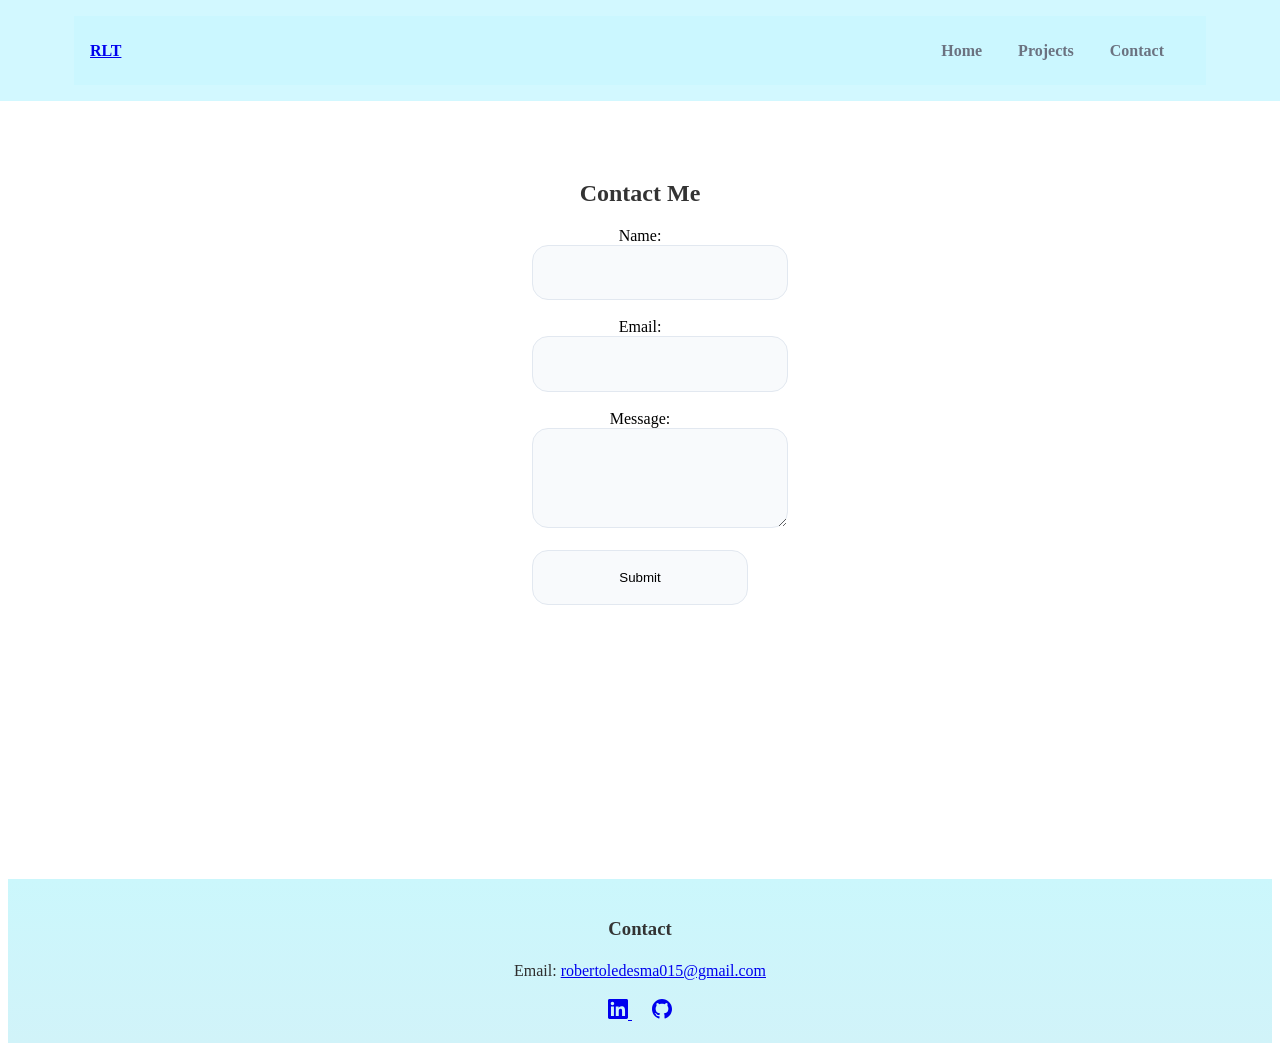
==== contact.html @ ec52ac23 "Initial commit: Add portfolio website" ====
<!DOCTYPE html>
<html lang="en">
<head>
    <meta charset="UTF-8">
    <meta name="viewport" content="width=device-width, initial-scale=1.0">
    <title>Roberto Ledesma - Contact</title>
    <link rel="stylesheet" href="styles.css">
</head>
<body> 
<header class="site-header">
  <nav class="nav">
    <!-- Text logo linking to home -->
    <a class="logo" href="index.html" aria-label="Home">RLT</a>  

     <button class="nav-toggle" aria-label="Toggle menu" aria-expanded="false">☰</button>          
     <!-- nav links -->
    <ul class="nav-links">
      <li><a href="index.html">Home</a></li>
      <li><a href="projects.html">Projects</a></li>
      <li><a href="contact.html">Contact</a></li>
    </ul>

    <div class="nav-actions">
        </div>
        

    </nav>
    </header>

    <main>
        
      
       <div class="contact-grid">
        <div class="contact-card">
        <div class="contact-form">  
          <div>
       
        
 <form id="contact-form">
  <h2>Contact Me</h2>
  
  <label for="name">Name:</label><br>
  <input type="text" id="name" name="name" required><br><br>

  <label for="email">Email:</label><br>
  <input type="email" id="email" name="email" required><br><br>

  <label for="message">Message:</label><br>
  <textarea id="message" name="message" rows="4" required></textarea><br><br>

  <input type="submit" value="Submit" id="submit-btn">
  
  <p id="form-status" style="margin-top: 15px; font-weight: bold;"></p>
</form>
        

    <!-- <footer id="contact">
    <h2>Contact Me</h2>
    <p>Email:robertoledesma015@gmail.com</p>
    <p>LinkedIn: <a href="https://www.linkedin.com/in/robertoledesma01/">https://www.linkedin.com/in/robertoledesma01/</a></p>
    <p>Github: <a href="https://github.com/rledesmatoledo">https://github.com/rledesmatoledo</a></p>
   </footer> -->
   
    
   
   </main>
   <footer class="site-footer">
    <!-- <div class="footer-content"> -->
      
      <!-- Column 1: Contact -->
      <div class="footer-column">
        <h3>Contact</h3>
        <p>Email: <a href="robertoledesma015@gmail.com">robertoledesma015@gmail.com</a></p>
        <!-- <p>Telephone: <a href="tel:123-456-7890">123-456-7890</a></p> -->
        <div class="social-icons">
          <a href="https://www.linkedin.com/in/robertoledesma01/" target="_blank" aria-label="linkedin">
<svg width="20" height="20" fill="currentColor" viewBox="0 0 24 24">
  <path d="M20.447 20.452h-3.554v-5.569c0-1.328-.027-3.037-1.852-3.037-1.853 0-2.136 1.445-2.136 2.939v5.667H9.351V9h3.414v1.561h.046c.477-.9 1.637-1.85 3.37-1.85 3.601 0 4.267 2.37 4.267 5.455v6.286zM5.337 7.433c-1.144 0-2.063-.926-2.063-2.065 0-1.138.92-2.063 2.063-2.063 1.14 0 2.064.925 2.064 2.063 0 1.139-.925 2.065-2.064 2.065zm1.782 13.019H3.555V9h3.564v11.452zM22.225 0H1.771C.792 0 0 .774 0 1.729v20.542C0 23.227.792 24 1.771 24h20.451C23.2 24 24 23.227 24 22.271V1.729C24 .774 23.2 0 22.222 0h.003z"/>
</svg>          </a>
          <a href="https://github.com/rledesmatoledo" target="_blank" aria-label="Github">
<svg width="20" height="20" fill="currentColor" viewBox="0 0 24 24">
  <path d="M12 0c-6.626 0-12 5.373-12 12 0 5.302 3.438 9.8 8.207 11.387.599.111.793-.261.793-.577v-2.234c-3.338.726-4.033-1.416-4.033-1.416-.546-1.387-1.333-1.756-1.333-1.756-1.089-.745.083-.729.083-.729 1.205.084 1.839 1.237 1.839 1.237 1.07 1.834 2.807 1.304 3.492.997.107-.775.418-1.305.762-1.604-2.665-.305-5.467-1.334-5.467-5.931 0-1.311.469-2.381 1.236-3.221-.124-.303-.535-1.524.117-3.176 0 0 1.008-.322 3.301 1.23.957-.266 1.983-.399 3.003-.404 1.02.005 2.047.138 3.006.404 2.291-1.552 3.297-1.23 3.297-1.23.653 1.653.242 2.874.118 3.176.77.84 1.235 1.911 1.235 3.221 0 4.609-2.807 5.624-5.479 5.921.43.372.823 1.102.823 2.222v3.293c0 .319.192.694.801.576 4.765-1.589 8.199-6.086 8.199-11.386 0-6.627-5.373-12-12-12z"/>
</svg>          </a>
        </div>
      </div>

    </footer>

    <script src="scripts/main.js"></script>
</body>








</html>
---- styles.css ----
/* ==========================================
   1. GLOBAL STYLES & BASE
   ========================================== */

   
h1, h2 {
    color: #333;
    font-family: 'Times New Roman', Times, serif;
}

h3 {
    text-align: center;
    color: #333;
    font-family: 'Times New Roman', Times, serif;
}

p {
    font-size: 16px;
    line-height: 1.5;
    color: #2f2e2e;
    font-family: 'Times New Roman', Times, serif;
}

main {
    background-color: #ffffff;
    max-width: 5000px;
    margin: 3rem auto;
    padding: 0 2rem;
    margin-top: 12px;
    margin-bottom: 190px;
}

/* ==========================================
   2. SITE HEADER & NAVIGATION
   ========================================== */
.site-header {
    position: fixed;
    left: 0;
    top: 0;
    width: 100%;
    background-color: rgb(203, 247, 255,0.85);
    backdrop-filter: blur(10px);
    color: black;
    text-align: center;
    z-index: 1000;
    padding: 1rem 0;
    /* border-bottom: 1px solid rgba(0, 0, 0, 0.05); */
}

.site-header h1, .site-header p {
    margin: 10px 0;
}

nav {
    background-color: #cbf7ff;
    padding: 10px 0;
    text-align: center;
    margin-bottom: 30px;
    font-weight: bolder;
}

.nav {
    display: flex;
    align-items: center;
    gap: 1rem;
    max-width: 1100px;
    margin: 0 auto;
    padding: 0.6rem 1rem;
}

.nav-links {
    list-style: none;
    display: flex;
    gap: 1rem;
    margin-left: auto;
    align-items: center;
    padding-left: 0;
}

.nav-links a {
    text-decoration: none;
    color: #6b7280;
    padding: 6px 10px;
    border-radius: 8px;
}

.nav-toggle {
    display: none;
    background: transparent;
    border: 0;
    font-size: 1.2rem;
    cursor: pointer;
}

/* ==========================================
   3. HERO SECTION
   ========================================== */
.hero {
    background-color: #cbf7ff;
    padding: 120px 20px 40px;
    text-align: center;
    margin: 0;
}

.hero-title {
    text-align: center;
    margin-top: 60px;
    background-color: #cbf7ff;
   padding: 6rem 0;
   width: 100vw;
    border-radius: 10px;
    margin-left: -10px;
    margin-right: -10px;
}

.hero h1, .hero-text h1 {
    font-size: 2.5rem;
    margin: 0;
    color: #333;
}

/* ==========================================
   4. ABOUT SECTION & PROFILE
   ========================================== */
.about-container {
    display: flex;
    gap: 2rem;
    /* align-items: center; */
    align-items: stretch;
    margin-top: 2rem;
}

.about {
    flex: 1;
    padding: 3rem 2rem;
    background: linear-gradient(135deg, #cbf7ff 0%, #d1f3f9 100%);
    border-radius: 32px;
    display: flex;
    border: 1px solid #edf2f7 ;
    flex-direction: column;
    justify-content: center;
    min-height: 500px;
    box-shadow: var(--card-shadow);
}

.about h2 {
    margin-bottom: 1.5rem;
    text-align: center;
    font-size: 2rem;
}

.about p {
    text-align: justify;
    line-height: 1.8;
}

.profile-container {
    flex: 1;
    display: flex;
    align-items: center;
    justify-content: center;
    padding: 2rem;
}

.profile {
    width: 100%;
    max-width: 420px;
    height: 420px;
    object-fit: cover;
    border-radius: 60%;
    box-shadow: 20px 20px 60px rgba(0,0,0,0.05);
}

/* ==========================================
   5. SKILLS SECTION
   ========================================== */
.skills {
    padding: 1rem 0;
    background: linear-gradient(135deg, #f8f9fa 0%, #ffffff 100%);
}

.skills h2 {
    font-size: 2.5rem;
    text-align: center;
    margin-bottom: 3rem;
    color: #2d3748;
}

.skills-grid {
    display: grid;
    grid-template-columns: repeat(auto-fit, minmax(300px, 1fr));
    gap: 2rem;
    max-width: 1100px;
    margin: 4rem auto;
}

.skill-category {
    background: linear-gradient(135deg, #b3e2ea 0%, #c2eef6 100%);
    padding: 2.5rem;
    border-radius: 12px;
    box-shadow: 0 4px 15px rgba(0, 0, 0, 0.08);
    transition: transform 0.3s ease, box-shadow 0.3s ease;
}

.skill-category:hover {
    transform: translateY(-10px);
    box-shadow: 0 20px 40px rgba(0, 0, 0, 0.08);
}

.skill-tags {
    display: flex;
    flex-wrap: wrap;
    gap: 0.8rem;
    justify-content: center;
}

.skill-tag {
    background-color: #ffffff;
    color: rgb(16, 16, 16);
    padding: 0.6rem 1.2rem;
    border-radius: 20px;
    font-size: 0.95rem;
    font-weight: 500;
    transition: transform 0.2s ease;
}

.skill-tag:hover {
    transform: scale(1.05);
}

/* ==========================================
   6. PROJECTS SECTION
   ========================================== */
.projects-container {
    max-width: 1000px;
    margin: 160px auto 3rem;
    padding: 0 2rem;
}

.project-body {
    font-family: 'Times New Roman', Times, serif;
    margin: 2rem auto;
    padding: 20px;
    max-width: 1200px;
    border-radius: 12px;
    background: linear-gradient(135deg, #f8f9fa 0%, #ffffff 100%);
    box-shadow: 0 4px 15px rgba(0, 0, 0, 0.08);
}

.project-card {
    background: white;
    border-radius: 32px;
    padding: 2.5rem;
    margin-bottom: 3rem;
    display: flex;
    gap: 3rem;
    border: 1px solid #f1f5f9;
    box-shadow: var(--card-shadow);
    transition: var(--transition);
}

.project-card:hover {
    transform: translateY(-5px);
    /* box-shadow: 0 8px 20px rgba(0, 0, 0, 0.12); */
}

.project-icon {
    font-size: 3.5rem;
    display: flex;
    min-width: 80px;
}

.project-image, .project-icon-img {
    width: 300px;
    height: 200px;
    border-radius: 20px;
    object-fit: cover;
}

.project-content {
    flex: 1;
}

.project-content h2 {
    text-align: left;
    margin-bottom: 1rem;
}

.project-tags {
    display: flex;
    flex-wrap: wrap;
    gap: 0.6rem;
}

.tag {
    background-color: #edf2f7;
    color: #4a5568;
    padding: 0.4rem 1rem;
    border-radius: 20px;
    font-size: 0.9rem;
}

.project-features {
    background: rgb(199, 231, 237);
    border-radius: 12px;
    padding: 2.5rem;
    margin-bottom: 2rem;
}

/* ==========================================
   7. CONTACT SECTION & FORM
   ========================================== */
.contact-grid {
    display: grid;
    grid-template-columns: 1fr;
    gap: 20px;
    margin: 6rem auto;
    max-width: 600px;
}

.contact-card {
   max-width: 750px;
    margin: 0 auto;
    background: #ffffff;
    padding: 4rem;
    border-radius: 32px;
    box-shadow: var(--card-shadow);
}

.contact-form {
    text-align: center;
    margin: 20px 0;
}

input, textarea {
   width: 100%;
    padding: 1.2rem;
    border-radius: 16px;
    border: 1px solid #e2e8f0;
    background: #f8fafc;
    transition: var(--transition);
}

/* ==========================================
   8. FOOTER & SOCIALS
   ========================================== */
.site-footer {
    width: 100%;
    background: linear-gradient(to bottom, #cbf7fc, #d1f3f9);
    color: #333;
    text-align: center;
    padding: 20px 0;
}

.social-icons a {
    margin: 0 10px;
}

footer {
    background-color: #f8fafc;
    padding: 4rem 0;
    margin-top: 100px;
}
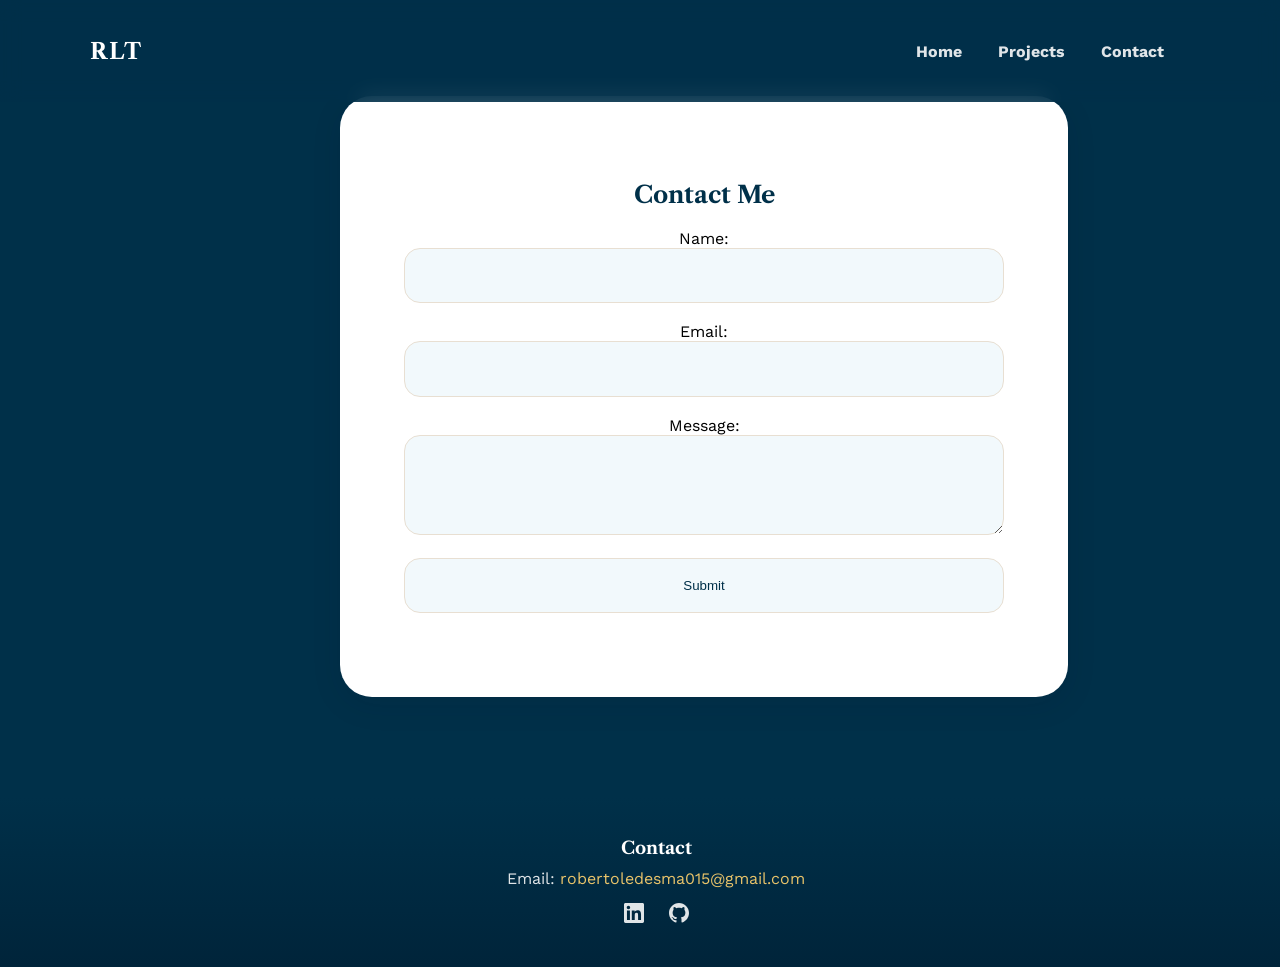
==== commit 8c66b28b: "fixed layout & style & format" ====
--- a/contact.html
+++ b/contact.html
@@ -4,8 +4,12 @@
     <meta charset="UTF-8">
     <meta name="viewport" content="width=device-width, initial-scale=1.0">
     <title>Roberto Ledesma - Contact</title>
+    <link rel="preconnect" href="https://fonts.googleapis.com">
+        <link rel="preconnect" href="https://fonts.gstatic.com" crossorigin>
+        <link href="https://fonts.googleapis.com/css2?family=Libre+Caslon+Text:wght@400;700&family=Work+Sans:wght@400;500&display=swap" rel="stylesheet">
     <link rel="stylesheet" href="styles.css">
 </head>
+
 <body> 
 <header class="site-header">
   <nav class="nav">
@@ -64,36 +68,28 @@
     
    
    </main>
-   <footer class="site-footer">
-    <!-- <div class="footer-content"> -->
-      
-      <!-- Column 1: Contact -->
+  <footer class="site-footer">
       <div class="footer-column">
         <h3>Contact</h3>
-        <p>Email: <a href="robertoledesma015@gmail.com">robertoledesma015@gmail.com</a></p>
-        <!-- <p>Telephone: <a href="tel:123-456-7890">123-456-7890</a></p> -->
+        <p>Email: <a href="mailto:robertoledesma015@gmail.com">robertoledesma015@gmail.com</a></p>
         <div class="social-icons">
-          <a href="https://www.linkedin.com/in/robertoledesma01/" target="_blank" aria-label="linkedin">
-<svg width="20" height="20" fill="currentColor" viewBox="0 0 24 24">
-  <path d="M20.447 20.452h-3.554v-5.569c0-1.328-.027-3.037-1.852-3.037-1.853 0-2.136 1.445-2.136 2.939v5.667H9.351V9h3.414v1.561h.046c.477-.9 1.637-1.85 3.37-1.85 3.601 0 4.267 2.37 4.267 5.455v6.286zM5.337 7.433c-1.144 0-2.063-.926-2.063-2.065 0-1.138.92-2.063 2.063-2.063 1.14 0 2.064.925 2.064 2.063 0 1.139-.925 2.065-2.064 2.065zm1.782 13.019H3.555V9h3.564v11.452zM22.225 0H1.771C.792 0 0 .774 0 1.729v20.542C0 23.227.792 24 1.771 24h20.451C23.2 24 24 23.227 24 22.271V1.729C24 .774 23.2 0 22.222 0h.003z"/>
-</svg>          </a>
-          <a href="https://github.com/rledesmatoledo" target="_blank" aria-label="Github">
-<svg width="20" height="20" fill="currentColor" viewBox="0 0 24 24">
-  <path d="M12 0c-6.626 0-12 5.373-12 12 0 5.302 3.438 9.8 8.207 11.387.599.111.793-.261.793-.577v-2.234c-3.338.726-4.033-1.416-4.033-1.416-.546-1.387-1.333-1.756-1.333-1.756-1.089-.745.083-.729.083-.729 1.205.084 1.839 1.237 1.839 1.237 1.07 1.834 2.807 1.304 3.492.997.107-.775.418-1.305.762-1.604-2.665-.305-5.467-1.334-5.467-5.931 0-1.311.469-2.381 1.236-3.221-.124-.303-.535-1.524.117-3.176 0 0 1.008-.322 3.301 1.23.957-.266 1.983-.399 3.003-.404 1.02.005 2.047.138 3.006.404 2.291-1.552 3.297-1.23 3.297-1.23.653 1.653.242 2.874.118 3.176.77.84 1.235 1.911 1.235 3.221 0 4.609-2.807 5.624-5.479 5.921.43.372.823 1.102.823 2.222v3.293c0 .319.192.694.801.576 4.765-1.589 8.199-6.086 8.199-11.386 0-6.627-5.373-12-12-12z"/>
-</svg>          </a>
+          <a href="https://www.linkedin.com/in/robertoledesma01/" target="_blank" aria-label="LinkedIn">
+            <svg width="20" height="20" fill="currentColor" viewBox="0 0 24 24">
+              <path d="M20.447 20.452h-3.554v-5.569c0-1.328-.027-3.037-1.852-3.037-1.853 0-2.136 1.445-2.136 2.939v5.667H9.351V9h3.414v1.561h.046c.477-.9 1.637-1.85 3.37-1.85 3.601 0 4.267 2.37 4.267 5.455v6.286zM5.337 7.433c-1.144 0-2.063-.926-2.063-2.065 0-1.138.92-2.063 2.063-2.063 1.14 0 2.064.925 2.064 2.063 0 1.139-.925 2.065-2.064 2.065zm1.782 13.019H3.555V9h3.564v11.452zM22.225 0H1.771C.792 0 0 .774 0 1.729v20.542C0 23.227.792 24 1.771 24h20.451C23.2 24 24 23.227 24 22.271V1.729C24 .774 23.2 0 22.222 0h.003z"/>
+            </svg>
+          </a>
+          <a href="https://github.com/rledesmatoledo" target="_blank" aria-label="GitHub">
+            <svg width="20" height="20" fill="currentColor" viewBox="0 0 24 24">
+              <path d="M12 0c-6.626 0-12 5.373-12 12 0 5.302 3.438 9.8 8.207 11.387.599.111.793-.261.793-.577v-2.234c-3.338.726-4.033-1.416-4.033-1.416-.546-1.387-1.333-1.756-1.333-1.756-1.089-.745.083-.729.083-.729 1.205.084 1.839 1.237 1.839 1.237 1.07 1.834 2.807 1.304 3.492.997.107-.775.418-1.305.762-1.604-2.665-.305-5.467-1.334-5.467-5.931 0-1.311.469-2.381 1.236-3.221-.124-.303-.535-1.524.117-3.176 0 0 1.008-.322 3.301 1.23.957-.266 1.983-.399 3.003-.404 1.02.005 2.047.138 3.006.404 2.291-1.552 3.297-1.23 3.297-1.23.653 1.653.242 2.874.118 3.176.77.84 1.235 1.911 1.235 3.221 0 4.609-2.807 5.624-5.479 5.921.43.372.823 1.102.823 2.222v3.293c0 .319.192.694.801.576 4.765-1.589 8.199-6.086 8.199-11.386 0-6.627-5.373-12-12-12z"/>
+            </svg>
+          </a>
         </div>
       </div>
-
+      <!-- <p class="footer-copy">&copy; 2026 Roberto Ledesma. All rights reserved.</p> -->
     </footer>
-
-    <script src="scripts/main.js"></script>
+ 
+  <script src="scripts/main.js"></script>
+ 
 </body>
-
-
-
-
-
-
-
-
-</html>+</html>
+ 
--- a/styles.css
+++ b/styles.css
@@ -1,50 +1,82 @@
-/* ==========================================
-   1. GLOBAL STYLES & BASE
-   ========================================== */
-
-   
+/*  DESIGN  */
+:root {
+    /* Brand */
+    --navy: #003049;
+    --navy-soft: #004E6E;
+    --navy-deep: #00243A;
+    --white: #FFFFFF;
+    --accent: #E9C46A;            
+    --accent-ink: #B8892B;  
+
+    /* Supporting neutrals */
+    --tint: #F2F9FC;
+    --accent-wash: #F5EFE6;       
+    --accent-wash-soft: #FAF7F2;  
+    --border: #E8DFD2;            
+
+
+    /* Text */
+    --text: #003049;
+    --text-muted: #4A6572;
+    --text-on-navy: rgba(255, 255, 255, 0.88);
+    --text-on-navy-muted: rgba(255, 255, 255, 0.65);
+
+    --card-shadow: 0 8px 30px rgba(15, 23, 42, 0.10);
+    --transition: all 0.3s ease;
+    --font-heading: 'Libre Caslon Text', Georgia, serif;
+    --font-body: 'Work Sans', system-ui, sans-serif;
+}
+
+/* GLOBAL STYLES & BASE */
+
+body {
+    font-family: var(--font-body);
+}
+
+html, body {
+    margin: 0;
+    padding: 0;
+    overflow-x: hidden;
+    background-color: var(--navy);
+}
 h1, h2 {
-    color: #333;
-    font-family: 'Times New Roman', Times, serif;
+    color: var(--text);
+    font-family: var(--font-heading);
+    font-weight: 700;
 }
 
 h3 {
     text-align: center;
-    color: #333;
-    font-family: 'Times New Roman', Times, serif;
+    color: var(--text);
+    font-family: var(--font-heading);
 }
 
 p {
     font-size: 16px;
     line-height: 1.5;
-    color: #2f2e2e;
-    font-family: 'Times New Roman', Times, serif;
-}
-
-main {
-    background-color: #ffffff;
+    color: var(--text-muted);
+}
+
+.main {
+    background-color: var(--navy);
     max-width: 5000px;
-    margin: 3rem auto;
+    margin: 0 auto;
     padding: 0 2rem;
-    margin-top: 12px;
-    margin-bottom: 190px;
-}
-
-/* ==========================================
-   2. SITE HEADER & NAVIGATION
-   ========================================== */
+    flex: 1;
+}
+
+/*  SITE HEADER & NAVIGATION */
 .site-header {
     position: fixed;
     left: 0;
     top: 0;
     width: 100%;
-    background-color: rgb(203, 247, 255,0.85);
+    background-color: rgba(0, 48, 73, 0.85);
     backdrop-filter: blur(10px);
-    color: black;
+    color: var(--navy);
     text-align: center;
     z-index: 1000;
     padding: 1rem 0;
-    /* border-bottom: 1px solid rgba(0, 0, 0, 0.05); */
 }
 
 .site-header h1, .site-header p {
@@ -52,7 +84,7 @@
 }
 
 nav {
-    background-color: #cbf7ff;
+    background-color: transparent;
     padding: 10px 0;
     text-align: center;
     margin-bottom: 30px;
@@ -68,6 +100,18 @@
     padding: 0.6rem 1rem;
 }
 
+.logo {
+    color: var(--white);
+    text-decoration: none;
+    font-family: var(--font-heading);
+    font-size: 1.4rem;
+    letter-spacing: 0.08em;
+}
+
+.logo:hover {
+    color: var(--accent);
+}
+
 .nav-links {
     list-style: none;
     display: flex;
@@ -79,67 +123,60 @@
 
 .nav-links a {
     text-decoration: none;
-    color: #6b7280;
+    color: var(--text-on-navy);
     padding: 6px 10px;
     border-radius: 8px;
+    transition: color 0.2s ease, background-color 0.2s ease;
+}
+
+.nav-links a:hover {
+    color: var(--accent);
+    background-color: rgba(255, 255, 255, 0.08);
 }
 
 .nav-toggle {
     display: none;
     background: transparent;
     border: 0;
+    color: var(--white);
     font-size: 1.2rem;
     cursor: pointer;
 }
 
-/* ==========================================
-   3. HERO SECTION
-   ========================================== */
+/* HERO SECTION */
 .hero {
-    background-color: #cbf7ff;
+    background-color: var(--navy);
     padding: 120px 20px 40px;
-    text-align: center;
+    text-align: center; 
     margin: 0;
 }
 
 .hero-title {
     text-align: center;
-    margin-top: 60px;
-    background-color: #cbf7ff;
-   padding: 6rem 0;
-   width: 100vw;
-    border-radius: 10px;
-    margin-left: -10px;
-    margin-right: -10px;
-}
-
-.hero h1, .hero-text h1 {
+   padding: 10rem 0 6rem;
+}
+
+.hero h1, .hero-text h1, .hero-title h1 {
     font-size: 2.5rem;
     margin: 0;
-    color: #333;
-}
-
-/* ==========================================
-   4. ABOUT SECTION & PROFILE
-   ========================================== */
+    color: var(--white);
+}
+
+/*  ABOUT SECTION & PROFILE */
 .about-container {
     display: flex;
-    gap: 2rem;
-    /* align-items: center; */
-    align-items: stretch;
-    margin-top: 2rem;
+    gap: 3rem;
+    align-items: center;          
+    max-width: 1100px;            
+    margin: 2rem auto 0;          
 }
 
 .about {
     flex: 1;
     padding: 3rem 2rem;
-    background: linear-gradient(135deg, #cbf7ff 0%, #d1f3f9 100%);
+    background: linear-gradient(135deg, var(--accent-wash) 0%, var(--accent-wash-soft) 100%);
     border-radius: 32px;
-    display: flex;
-    border: 1px solid #edf2f7 ;
-    flex-direction: column;
-    justify-content: center;
-    min-height: 500px;
+    border: 1px solid var(--border) ;
     box-shadow: var(--card-shadow);
 }
 
@@ -150,7 +187,7 @@
 }
 
 .about p {
-    text-align: justify;
+    text-align: left;
     line-height: 1.8;
 }
 
@@ -165,163 +202,251 @@
 .profile {
     width: 100%;
     max-width: 420px;
-    height: 420px;
+    aspect-ratio: 1 /1;
+    height: auto;
     object-fit: cover;
-    border-radius: 60%;
+    border-radius: 50%;
     box-shadow: 20px 20px 60px rgba(0,0,0,0.05);
 }
 
-/* ==========================================
-   5. SKILLS SECTION
-   ========================================== */
-.skills {
-    padding: 1rem 0;
-    background: linear-gradient(135deg, #f8f9fa 0%, #ffffff 100%);
-}
-
-.skills h2 {
-    font-size: 2.5rem;
-    text-align: center;
-    margin-bottom: 3rem;
-    color: #2d3748;
-}
-
-.skills-grid {
+/*  SKILLS & COURSEWORK */
+.skills-courses {
+    max-width: 1100px;
+    margin: 5rem auto 0;
+}
+
+.sc-grid {
     display: grid;
-    grid-template-columns: repeat(auto-fit, minmax(300px, 1fr));
+    grid-template-columns: 1fr 1fr;
     gap: 2rem;
+}
+
+.sc-column {
+    display: flex;
+    flex-direction: column;
+}
+
+.sc-column h2 {
+    color: var(--white);
+    font-size: 2rem;
+    text-align: center;
+    margin: 0 0 1.5rem;
+}
+
+.sc-card {
+    flex: 1;
+    background: linear-gradient(135deg, var(--accent-wash) 0%, var(--accent-wash-soft) 100%);
+    border-radius: 16px;
+    padding: 2rem;
+    box-shadow: var(--card-shadow);
+}
+
+.sc-card h3 {
+    text-align: left;
+    font-size: 1.1rem;
+    margin: 1.5rem 0 0.75rem;
+}
+
+.sc-card h3:first-child {
+    margin-top: 0;
+}
+
+/* Skill tags (kept from before, adjusted) */
+.skill-tags {
+    display: flex;
+    flex-wrap: wrap;
+    gap: 0.6rem;
+    justify-content: flex-start;
+}
+
+.skill-tag {
+    background-color: var(--white);
+    color: var(--navy);
+    padding: 0.45rem 1rem;
+    border-radius: 20px;
+    font-size: 0.9rem;
+    font-weight: 500;
+}
+
+/* Course list */
+.courses-list {
+    list-style: none;
+    margin: 0;
+    padding: 0;
+}
+
+.courses-list li {
+    color: var(--text);
+    font-size: 1rem;
+    padding: 0.85rem 0;
+    border-bottom: 1px solid var(--border);
+}
+
+.courses-list li:first-child {
+    padding-top: 0;
+}
+
+.courses-list li:last-child {
+    border-bottom: none;
+    padding-bottom: 0;
+}
+
+.courses-list .wip-badge {
+    margin-left: 0.5rem;
+}
+
+@media (max-width: 860px) {
+    .sc-grid {
+        grid-template-columns: 1fr;
+        gap: 3rem;
+    }
+}
+
+
+/* PROJECTS SECTION */
+.page-title {
+    padding: 8rem 0 2.5rem;
+}
+
+.projects-container {
     max-width: 1100px;
-    margin: 4rem auto;
-}
-
-.skill-category {
-    background: linear-gradient(135deg, #b3e2ea 0%, #c2eef6 100%);
-    padding: 2.5rem;
-    border-radius: 12px;
-    box-shadow: 0 4px 15px rgba(0, 0, 0, 0.08);
-    transition: transform 0.3s ease, box-shadow 0.3s ease;
-}
-
-.skill-category:hover {
-    transform: translateY(-10px);
-    box-shadow: 0 20px 40px rgba(0, 0, 0, 0.08);
-}
-
-.skill-tags {
-    display: flex;
-    flex-wrap: wrap;
-    gap: 0.8rem;
-    justify-content: center;
-}
-
-.skill-tag {
-    background-color: #ffffff;
-    color: rgb(16, 16, 16);
-    padding: 0.6rem 1.2rem;
+    margin: 0 auto 4rem;
+}
+
+.projects-grid {
+    display: grid;
+    grid-template-columns: 1fr 1fr;
+    gap: 1.5rem;
+}
+
+.project-card {
+    background: var(--white);
     border-radius: 20px;
-    font-size: 0.95rem;
-    font-weight: 500;
-    transition: transform 0.2s ease;
-}
-
-.skill-tag:hover {
-    transform: scale(1.05);
-}
-
-/* ==========================================
-   6. PROJECTS SECTION
-   ========================================== */
-.projects-container {
-    max-width: 1000px;
-    margin: 160px auto 3rem;
-    padding: 0 2rem;
-}
-
-.project-body {
-    font-family: 'Times New Roman', Times, serif;
-    margin: 2rem auto;
-    padding: 20px;
-    max-width: 1200px;
-    border-radius: 12px;
-    background: linear-gradient(135deg, #f8f9fa 0%, #ffffff 100%);
-    box-shadow: 0 4px 15px rgba(0, 0, 0, 0.08);
-}
-
-.project-card {
-    background: white;
-    border-radius: 32px;
-    padding: 2.5rem;
-    margin-bottom: 3rem;
-    display: flex;
-    gap: 3rem;
-    border: 1px solid #f1f5f9;
+    padding: 2rem;
+    display: flex;
+    flex-direction: column;
+    border: 1px solid var(--border);
     box-shadow: var(--card-shadow);
     transition: var(--transition);
 }
 
 .project-card:hover {
-    transform: translateY(-5px);
-    /* box-shadow: 0 8px 20px rgba(0, 0, 0, 0.12); */
-}
-
-.project-icon {
-    font-size: 3.5rem;
-    display: flex;
-    min-width: 80px;
-}
-
-.project-image, .project-icon-img {
-    width: 300px;
-    height: 200px;
+    transform: translateY(-4px);
+}
+
+.project-card.featured {
+    grid-column: 1 / -1;
+    display: grid;
+    grid-template-columns: 1.1fr 1fr;
+    gap: 2rem;
+    align-items: center;
+}
+
+.project-card.wide {
+    grid-column: 1 / -1;
+}
+
+.featured-main {
+    display: flex;
+    flex-direction: column;
+    height: 100%;
+}
+
+.project-card h2 {
+    font-size: 1.4rem;
+    text-align: left;
+    margin: 0 0 0.75rem;
+}
+
+.project-card.featured h2 {
+    font-size: 1.75rem;
+}
+
+.project-card p {
+    font-size: 1rem;
+    line-height: 1.7;
+    margin: 0 0 1.25rem;
+}
+
+.project-features {
+    background: var(--accent-wash);
+    border-radius: 12px;
+    padding: 1.25rem 1.5rem;
+    margin-bottom: 1.25rem;
+}
+
+.project-card.featured .project-features {
+    margin-bottom: 0;
+}
+
+.project-features strong {
+    color: var(--navy);
+    display: block;
+    margin-bottom: 0.5rem;
+}
+
+.project-features ul {
+    margin: 0;
+    padding-left: 1.1rem;
+    color: var(--text-muted);
+}
+
+.project-features li {
+    margin-bottom: 0.5rem;
+    line-height: 1.6;
+}
+
+.project-features li:last-child {
+    margin-bottom: 0;
+}
+
+.project-tags {
+    display: flex;
+    flex-wrap: wrap;
+    gap: 0.5rem;
+    margin-top: auto;
+}
+
+.tag {
+    background: var(--accent-wash);
+    color: var(--navy);
+    padding: 0.35rem 0.9rem;
     border-radius: 20px;
-    object-fit: cover;
-}
-
-.project-content {
-    flex: 1;
-}
-
-.project-content h2 {
-    text-align: left;
-    margin-bottom: 1rem;
-}
-
-.project-tags {
-    display: flex;
-    flex-wrap: wrap;
-    gap: 0.6rem;
-}
-
-.tag {
-    background-color: #edf2f7;
-    color: #4a5568;
-    padding: 0.4rem 1rem;
+    font-size: 0.85rem;
+}
+
+.wip-badge {
+    font-size: 0.85rem;
+    font-weight: 500;
+    color: #813800;
+    background: #fff8de;
+    padding: 0.2rem 0.7rem;
     border-radius: 20px;
-    font-size: 0.9rem;
-}
-
-.project-features {
-    background: rgb(199, 231, 237);
-    border-radius: 12px;
-    padding: 2.5rem;
-    margin-bottom: 2rem;
-}
-
-/* ==========================================
-   7. CONTACT SECTION & FORM
-   ========================================== */
+    vertical-align: middle;
+}
+
+@media (max-width: 860px) {
+    .projects-grid,
+    .project-card.featured {
+        grid-template-columns: 1fr;
+    }
+}
+
+/* CONTACT SECTION & FORM */
 .contact-grid {
     display: grid;
     grid-template-columns: 1fr;
     gap: 20px;
     margin: 6rem auto;
+    width: 90%;
     max-width: 600px;
 }
 
 .contact-card {
+    width: 100%;
    max-width: 750px;
     margin: 0 auto;
-    background: #ffffff;
+    background: var(--white);
     padding: 4rem;
     border-radius: 32px;
     box-shadow: var(--card-shadow);
@@ -334,30 +459,68 @@
 
 input, textarea {
    width: 100%;
+   box-sizing: border-box;
     padding: 1.2rem;
     border-radius: 16px;
-    border: 1px solid #e2e8f0;
-    background: #f8fafc;
+    border: 1px solid var(--border);
+    background: var(--tint);
+    color: var(--text);
     transition: var(--transition);
 }
 
-/* ==========================================
-   8. FOOTER & SOCIALS
-   ========================================== */
+input:focus, textarea:focus {
+    outline: none;
+    border-color: var(--accent);
+    box-shadow: 0 0 0 3px rgba(0, 180, 216, 0.25);
+}
+
+/* FOOTER & SOCIALS */
 .site-footer {
     width: 100%;
-    background: linear-gradient(to bottom, #cbf7fc, #d1f3f9);
-    color: #333;
-    text-align: center;
-    padding: 20px 0;
+    margin-top: 100px;
+    background: linear-gradient(to bottom, var(--navy), var(--navy-deep));
+    color: var(--text-on-navy);
+    text-align: center;
+    padding: 2.5rem 1rem;
+}
+
+.site-footer .footer-column h3 {
+    margin: 0 0 0.5rem;
+    font-size: 1.1rem;
+    color: var(--white);
+}
+
+.site-footer .footer-column p {
+    margin: 0.25rem 0;
+    color: var(--text-on-navy);
+}
+
+.site-footer a {
+    color: var(--accent);
+    text-decoration: none;
+}
+
+.site-footer a:hover {
+    text-decoration: underline;
+}
+
+.social-icons {
+    margin-top: 0.75rem;
 }
 
 .social-icons a {
+    display: inline-block;
     margin: 0 10px;
-}
-
-footer {
-    background-color: #f8fafc;
-    padding: 4rem 0;
-    margin-top: 100px;
-}
+    color: var(--text-on-navy);
+    transition: color 0.2s ease;
+}
+
+.social-icons a:hover {
+    color: var(--accent);
+}
+
+.footer-copy {
+    margin: 1.25rem 0 0;
+    font-size: 0.85rem;
+    color: var(--text-on-navy-muted);
+}
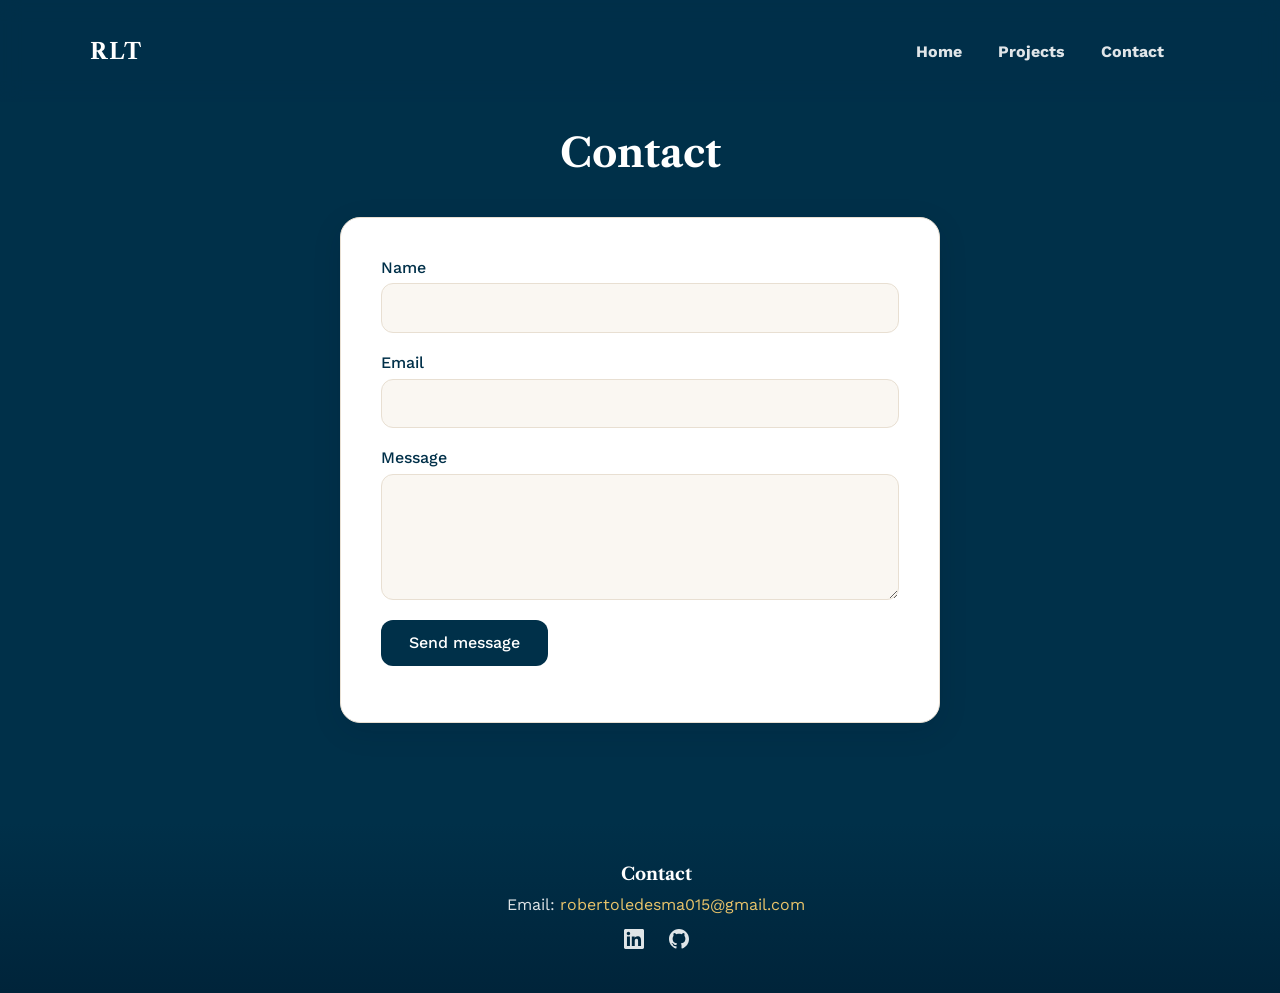
==== commit d0840859: "Redesign: new colors, fonts, layout, mobile fixes" ====
--- a/contact.html
+++ b/contact.html
@@ -32,39 +32,28 @@
     </header>
 
     <main>
-        
+        <div class="hero-title page-title">
+    <h1>Contact</h1>
+</div>
       
-       <div class="contact-grid">
-        <div class="contact-card">
-        <div class="contact-form">  
-          <div>
-       
-        
- <form id="contact-form">
-  <h2>Contact Me</h2>
-  
-  <label for="name">Name:</label><br>
-  <input type="text" id="name" name="name" required><br><br>
+     <div class="contact-grid">
+    <div class="contact-card">
+        <form id="contact-form" class="contact-form">
+            <label for="name">Name</label>
+            <input type="text" id="name" name="name" required>
 
-  <label for="email">Email:</label><br>
-  <input type="email" id="email" name="email" required><br><br>
+            <label for="email">Email</label>
+            <input type="email" id="email" name="email" required>
 
-  <label for="message">Message:</label><br>
-  <textarea id="message" name="message" rows="4" required></textarea><br><br>
+            <label for="message">Message</label>
+            <textarea id="message" name="message" rows="5" required></textarea>
 
-  <input type="submit" value="Submit" id="submit-btn">
-  
-  <p id="form-status" style="margin-top: 15px; font-weight: bold;"></p>
-</form>
-        
+            <button type="submit" id="submit-btn">Send message</button>
 
-    <!-- <footer id="contact">
-    <h2>Contact Me</h2>
-    <p>Email:robertoledesma015@gmail.com</p>
-    <p>LinkedIn: <a href="https://www.linkedin.com/in/robertoledesma01/">https://www.linkedin.com/in/robertoledesma01/</a></p>
-    <p>Github: <a href="https://github.com/rledesmatoledo">https://github.com/rledesmatoledo</a></p>
-   </footer> -->
-   
+            <p id="form-status"></p>
+        </form>
+    </div>
+</div>
     
    
    </main>
--- a/styles.css
+++ b/styles.css
@@ -57,7 +57,7 @@
     color: var(--text-muted);
 }
 
-.main {
+main {
     background-color: var(--navy);
     max-width: 5000px;
     margin: 0 auto;
@@ -89,6 +89,7 @@
     text-align: center;
     margin-bottom: 30px;
     font-weight: bolder;
+    width: calc(100% - 4rem);
 }
 
 .nav {
@@ -97,7 +98,7 @@
     gap: 1rem;
     max-width: 1100px;
     margin: 0 auto;
-    padding: 0.6rem 1rem;
+    padding: 0.6rem 0;
 }
 
 .logo {
@@ -195,8 +196,8 @@
     flex: 1;
     display: flex;
     align-items: center;
-    justify-content: center;
-    padding: 2rem;
+    justify-content: flex-end;
+    padding: 0;
 }
 
 .profile {
@@ -327,12 +328,8 @@
     flex-direction: column;
     border: 1px solid var(--border);
     box-shadow: var(--card-shadow);
-    transition: var(--transition);
-}
-
-.project-card:hover {
-    transform: translateY(-4px);
-}
+}
+
 
 .project-card.featured {
     grid-column: 1 / -1;
@@ -434,44 +431,75 @@
 
 /* CONTACT SECTION & FORM */
 .contact-grid {
-    display: grid;
-    grid-template-columns: 1fr;
-    gap: 20px;
-    margin: 6rem auto;
-    width: 90%;
     max-width: 600px;
+    margin: 0 auto 4rem;
 }
 
 .contact-card {
+    background: var(--white);
+    padding: 2.5rem;
+    border-radius: 20px;
+    border: 1px solid var(--border);
+    box-shadow: var(--card-shadow);
+}
+
+.contact-form {
+    display: flex;
+    flex-direction: column;
+    text-align: left;
+}
+
+.contact-form label {
+    color: var(--text);
+    font-weight: 500;
+    margin-bottom: 0.4rem;
+}
+
+input, textarea {
     width: 100%;
-   max-width: 750px;
-    margin: 0 auto;
-    background: var(--white);
-    padding: 4rem;
-    border-radius: 32px;
-    box-shadow: var(--card-shadow);
-}
-
-.contact-form {
-    text-align: center;
-    margin: 20px 0;
-}
-
-input, textarea {
-   width: 100%;
-   box-sizing: border-box;
-    padding: 1.2rem;
-    border-radius: 16px;
+    box-sizing: border-box;
+    padding: 0.9rem 1rem;
+    margin-bottom: 1.25rem;
+    border-radius: 12px;
     border: 1px solid var(--border);
-    background: var(--tint);
+    background: var(--accent-wash-soft);
     color: var(--text);
+    font-family: var(--font-body);
+    font-size: 1rem;
     transition: var(--transition);
+}
+
+textarea {
+    resize: vertical;
 }
 
 input:focus, textarea:focus {
     outline: none;
     border-color: var(--accent);
-    box-shadow: 0 0 0 3px rgba(0, 180, 216, 0.25);
+    box-shadow: 0 0 0 3px rgba(233, 196, 106, 0.35);
+}
+
+#submit-btn {
+    align-self: flex-start;
+    background: var(--navy);
+    color: var(--white);
+    border: 0;
+    padding: 0.85rem 1.75rem;
+    border-radius: 12px;
+    font-family: var(--font-body);
+    font-size: 1rem;
+    font-weight: 500;
+    cursor: pointer;
+    transition: var(--transition);
+}
+
+#submit-btn:hover {
+    background: var(--navy-soft);
+}
+
+#form-status {
+    margin: 1rem 0 0;
+    font-weight: 500;
 }
 
 /* FOOTER & SOCIALS */
@@ -524,3 +552,67 @@
     font-size: 0.85rem;
     color: var(--text-on-navy-muted);
 }
+
+/*PHONE VIEW*/
+@media (max-width: 768px) {
+    main {
+        padding: 0 1rem;
+    }
+
+    nav {
+        width: calc(100% - 2rem);
+        margin-bottom: 0;
+    }
+
+    .nav-links {
+        gap: 0.25rem;
+    }
+
+    .nav-links a {
+        padding: 6px 8px;
+        font-size: 0.95rem;
+    }
+
+    .hero-title {
+        padding: 7rem 0 3rem;
+    }
+
+    .page-title {
+        padding: 7rem 0 2rem;
+    }
+
+    .hero-title h1 {
+        font-size: 2rem;
+    }
+
+    .about-container {
+        flex-direction: column-reverse;
+        gap: 2rem;
+        margin-top: 0;
+    }
+
+    .profile-container {
+        justify-content: center;
+    }
+
+    .profile {
+        max-width: 220px;
+    }
+
+    .about,
+    .sc-card,
+    .project-card,
+    .contact-card {
+        padding: 1.5rem;
+        border-radius: 16px;
+    }
+
+    .about h2,
+    .sc-column h2 {
+        font-size: 1.75rem;
+    }
+
+    .skills-courses {
+        margin-top: 3rem;
+    }
+}
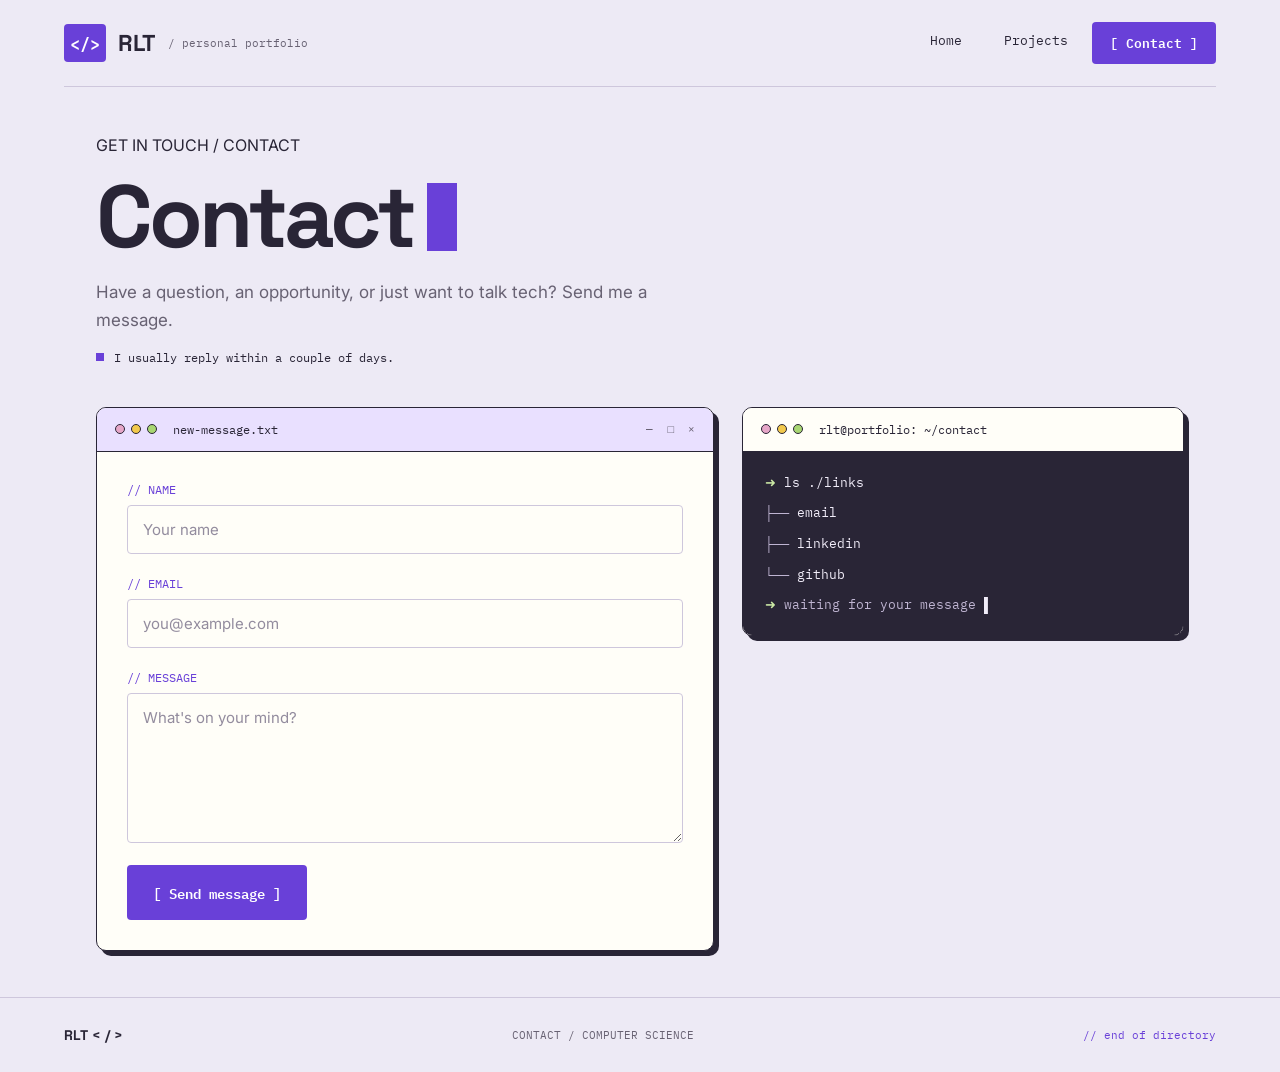
==== commit 31fdaa1b: "Redesign work in progress" ====
--- a/contact.html
+++ b/contact.html
@@ -3,82 +3,95 @@
 <head>
     <meta charset="UTF-8">
     <meta name="viewport" content="width=device-width, initial-scale=1.0">
+    <meta name="description" content="Get in touch with Roberto Ledesma.">
     <title>Roberto Ledesma - Contact</title>
     <link rel="preconnect" href="https://fonts.googleapis.com">
-        <link rel="preconnect" href="https://fonts.gstatic.com" crossorigin>
-        <link href="https://fonts.googleapis.com/css2?family=Libre+Caslon+Text:wght@400;700&family=Work+Sans:wght@400;500&display=swap" rel="stylesheet">
+    <link rel="preconnect" href="https://fonts.gstatic.com" crossorigin>
+    <link href="https://fonts.googleapis.com/css2?family=IBM+Plex+Mono:wght@400;600&family=Inter:wght@400;600&family=Space+Grotesk:wght@700&display=swap" rel="stylesheet">
     <link rel="stylesheet" href="styles.css">
 </head>
-
-<body> 
-<header class="site-header">
-  <nav class="nav">
-    <!-- Text logo linking to home -->
-    <a class="logo" href="index.html" aria-label="Home">RLT</a>  
-
-     <button class="nav-toggle" aria-label="Toggle menu" aria-expanded="false">☰</button>          
-     <!-- nav links -->
-    <ul class="nav-links">
-      <li><a href="index.html">Home</a></li>
-      <li><a href="projects.html">Projects</a></li>
-      <li><a href="contact.html">Contact</a></li>
-    </ul>
-
-    <div class="nav-actions">
-        </div>
-        
-
-    </nav>
+ 
+<body>
+    <header class="rd-header">
+        <a class="rd-brand" href="index.html" aria-label="Home">
+            <span class="rd-logo-box">&lt;/&gt;</span>
+            <span class="rd-logo-text">RLT</span>
+            <span class="rd-tagline">/ personal portfolio</span>
+        </a>
+        <nav class="rd-nav">
+            <a href="index.html">Home</a>
+            <a href="projects.html">Projects</a>
+            <a href="contact.html" class="active" aria-current="page">[ Contact ]</a>
+        </nav>
     </header>
-
+ 
     <main>
-        <div class="hero-title page-title">
-    <h1>Contact</h1>
-</div>
-      
-     <div class="contact-grid">
-    <div class="contact-card">
-        <form id="contact-form" class="contact-form">
-            <label for="name">Name</label>
-            <input type="text" id="name" name="name" required>
-
-            <label for="email">Email</label>
-            <input type="email" id="email" name="email" required>
-
-            <label for="message">Message</label>
-            <textarea id="message" name="message" rows="5" required></textarea>
-
-            <button type="submit" id="submit-btn">Send message</button>
-
-            <p id="form-status"></p>
-        </form>
-    </div>
-</div>
-    
-   
-   </main>
-  <footer class="site-footer">
-      <div class="footer-column">
-        <h3>Contact</h3>
-        <p>Email: <a href="mailto:robertoledesma015@gmail.com">robertoledesma015@gmail.com</a></p>
-        <div class="social-icons">
-          <a href="https://www.linkedin.com/in/robertoledesma01/" target="_blank" aria-label="LinkedIn">
-            <svg width="20" height="20" fill="currentColor" viewBox="0 0 24 24">
-              <path d="M20.447 20.452h-3.554v-5.569c0-1.328-.027-3.037-1.852-3.037-1.853 0-2.136 1.445-2.136 2.939v5.667H9.351V9h3.414v1.561h.046c.477-.9 1.637-1.85 3.37-1.85 3.601 0 4.267 2.37 4.267 5.455v6.286zM5.337 7.433c-1.144 0-2.063-.926-2.063-2.065 0-1.138.92-2.063 2.063-2.063 1.14 0 2.064.925 2.064 2.063 0 1.139-.925 2.065-2.064 2.065zm1.782 13.019H3.555V9h3.564v11.452zM22.225 0H1.771C.792 0 0 .774 0 1.729v20.542C0 23.227.792 24 1.771 24h20.451C23.2 24 24 23.227 24 22.271V1.729C24 .774 23.2 0 22.222 0h.003z"/>
-            </svg>
-          </a>
-          <a href="https://github.com/rledesmatoledo" target="_blank" aria-label="GitHub">
-            <svg width="20" height="20" fill="currentColor" viewBox="0 0 24 24">
-              <path d="M12 0c-6.626 0-12 5.373-12 12 0 5.302 3.438 9.8 8.207 11.387.599.111.793-.261.793-.577v-2.234c-3.338.726-4.033-1.416-4.033-1.416-.546-1.387-1.333-1.756-1.333-1.756-1.089-.745.083-.729.083-.729 1.205.084 1.839 1.237 1.839 1.237 1.07 1.834 2.807 1.304 3.492.997.107-.775.418-1.305.762-1.604-2.665-.305-5.467-1.334-5.467-5.931 0-1.311.469-2.381 1.236-3.221-.124-.303-.535-1.524.117-3.176 0 0 1.008-.322 3.301 1.23.957-.266 1.983-.399 3.003-.404 1.02.005 2.047.138 3.006.404 2.291-1.552 3.297-1.23 3.297-1.23.653 1.653.242 2.874.118 3.176.77.84 1.235 1.911 1.235 3.221 0 4.609-2.807 5.624-5.479 5.921.43.372.823 1.102.823 2.222v3.293c0 .319.192.694.801.576 4.765-1.589 8.199-6.086 8.199-11.386 0-6.627-5.373-12-12-12z"/>
-            </svg>
-          </a>
-        </div>
-      </div>
-      <!-- <p class="footer-copy">&copy; 2026 Roberto Ledesma. All rights reserved.</p> -->
+        <section class="rd-hero">
+            <div class="rd-hero-text">
+                <p class="eyebrow">GET IN TOUCH / CONTACT</p>
+                <div class="rd-title-row">
+                    <h1 class="rd-title">Contact</h1>
+                    <span class="cursor-block" aria-hidden="true"></span>
+                </div>
+                <p class="rd-subtitle">Have a question, an opportunity, or just want to talk tech? Send me a message.</p>
+                <p class="rd-note">I usually reply within a couple of days.</p>
+            </div>
+        </section>
+ 
+        <section class="rd-projects">
+            <div class="contact-grid">
+                <!-- Form -->
+                <div class="window contact-form-window">
+                    <div class="window-bar">
+                        <span class="dots"><i></i><i></i><i></i></span>
+                        <span class="window-title">new-message.txt</span>
+                        <span class="window-context">—  □  ×</span>
+                    </div>
+                    <!-- Replace YOUR_FORM_ID with your Formspree form ID -->
+                    <form id="contact-form" class="contact-form" action="https://formspree.io/f/YOUR_FORM_ID" method="POST">
+                        <label for="name">// NAME</label>
+                        <input class="contact-field" type="text" id="name" name="name" placeholder="Your name" required>
+ 
+                        <label for="email">// EMAIL</label>
+                        <input class="contact-field" type="email" id="email" name="email" placeholder="you@example.com" required>
+ 
+                        <label for="message">// MESSAGE</label>
+                        <textarea class="contact-field" id="message" name="message" rows="6" placeholder="What's on your mind?" required></textarea>
+ 
+                        <button type="submit" class="btn btn-primary">[ Send message ]</button>
+                    </form>
+                </div>
+ 
+                <!-- Other ways to reach me -->
+                <div class="window contact-side">
+                    <div class="window-bar paper">
+                        <span class="dots"><i></i><i></i><i></i></span>
+                        <span class="window-title">rlt@portfolio: ~/contact</span>
+                    </div>
+                    <div class="terminal-body">
+                        <p><span class="t-green">➜ </span>ls ./links</p>
+                        <div class="contact-links">
+                            <a href="mailto:robertoledesma015@gmail.com"><span class="t-dim">├── </span>email</a>
+                            <a href="https://www.linkedin.com/in/robertoledesma01/" target="_blank"><span class="t-dim">├── </span>linkedin</a>
+                            <a href="https://github.com/rledesmatoledo" target="_blank"><span class="t-dim">└── </span>github</a>
+                        </div>
+                        <p><span class="t-green">➜ </span><span class="t-dim">waiting for your message</span><span class="cursor-text"> ▌</span></p>
+                    </div>
+                </div>
+            </div>
+        </section>
+    </main>
+ 
+    <footer class="rd-footer">
+        <span class="brand">RLT &lt; / &gt;</span>
+        <span>CONTACT / COMPUTER SCIENCE</span>
+        <a href="#">// end of directory</a>
     </footer>
  
   <script src="scripts/main.js"></script>
- 
+ <script>window.va = window.va || function () { (window.vaq = window.vaq || []).push(arguments); };</script>
+<script defer src="/_vercel/insights/script.js"></script>
+
 </body>
 </html>
  
--- a/styles.css
+++ b/styles.css
@@ -1,64 +1,53 @@
 /*  DESIGN  */
 :root {
-    /* Brand */
-    --navy: #003049;
-    --navy-soft: #004E6E;
-    --navy-deep: #00243A;
-    --white: #FFFFFF;
-    --accent: #E9C46A;            
-    --accent-ink: #B8892B;  
-
-    /* Supporting neutrals */
-    --tint: #F2F9FC;
-    --accent-wash: #F5EFE6;       
-    --accent-wash-soft: #FAF7F2;  
-    --border: #E8DFD2;            
-
-
-    /* Text */
-    --text: #003049;
-    --text-muted: #4A6572;
-    --text-on-navy: rgba(255, 255, 255, 0.88);
-    --text-on-navy-muted: rgba(255, 255, 255, 0.65);
-
-    --card-shadow: 0 8px 30px rgba(15, 23, 42, 0.10);
-    --transition: all 0.3s ease;
-    --font-heading: 'Libre Caslon Text', Georgia, serif;
-    --font-body: 'Work Sans', system-ui, sans-serif;
+    --canvas: #edeaf5;
+    --paper: #fffef8;
+    --ink: #292536;
+    --muted: #686273;
+    --line: #cec7dc;
+    --purple: #6940d8;
+    --lavender: #e9e0ff;
+    --green: #cbe9a5;
+    --yellow: #f7d978;
+    --term-text: #f1edf9;
+    --term-dim: #bfb5d2;
+
+    --font-display: 'Space Grotesk', sans-serif;
+    --font-body: 'Inter', sans-serif;
+    --font-mono: 'IBM Plex Mono', monospace;
 }
 
 /* GLOBAL STYLES & BASE */
+* { box-sizing: border-box; }
+
+html { scroll-behavior: smooth; }
 
 body {
+    margin: 0;
+    min-width: 320px;
+    background: var(--canvas);
+    color: var(--ink);
     font-family: var(--font-body);
 }
 
-html, body {
-    margin: 0;
-    padding: 0;
-    overflow-x: hidden;
-    background-color: var(--navy);
-}
-h1, h2 {
-    color: var(--text);
-    font-family: var(--font-heading);
-    font-weight: 700;
-}
-
-h3 {
-    text-align: center;
-    color: var(--text);
-    font-family: var(--font-heading);
-}
-
-p {
-    font-size: 16px;
-    line-height: 1.5;
-    color: var(--text-muted);
-}
+h1, h2, h3, p { margin: 0; }
+
+a {
+    color: inherit;
+    text-decoration: none;
+    transition: color 150ms ease, background-color 150ms ease;
+}
+
+a:focus-visible {
+    outline: 2px solid var(--purple);
+    outline-offset: 3px;
+}
+
+.mono { font-family: var(--font-mono); }
+.display { font-family: var(--font-display); font-weight: 700; }
 
 main {
-    background-color: var(--navy);
+    background-color: var(--canvas);
     max-width: 5000px;
     margin: 0 auto;
     padding: 0 2rem;
@@ -66,553 +55,876 @@
 }
 
 /*  SITE HEADER & NAVIGATION */
-.site-header {
-    position: fixed;
-    left: 0;
-    top: 0;
-    width: 100%;
-    background-color: rgba(0, 48, 73, 0.85);
-    backdrop-filter: blur(10px);
-    color: var(--navy);
-    text-align: center;
-    z-index: 1000;
-    padding: 1rem 0;
-}
-
-.site-header h1, .site-header p {
-    margin: 10px 0;
-}
-
-nav {
-    background-color: transparent;
-    padding: 10px 0;
-    text-align: center;
-    margin-bottom: 30px;
-    font-weight: bolder;
-    width: calc(100% - 4rem);
-}
-
-.nav {
-    display: flex;
-    align-items: center;
-    gap: 1rem;
-    max-width: 1100px;
-    margin: 0 auto;
-    padding: 0.6rem 0;
-}
-
-.logo {
-    color: var(--white);
-    text-decoration: none;
-    font-family: var(--font-heading);
-    font-size: 1.4rem;
-    letter-spacing: 0.08em;
-}
-
-.logo:hover {
-    color: var(--accent);
-}
-
-.nav-links {
-    list-style: none;
-    display: flex;
-    gap: 1rem;
+.rd-header {
+    display: flex;
+    align-items: center;
+    justify-content: space-between;
+    margin: 0 64px;
+    padding: 22px 0;
+    border-bottom: 1px solid var(--line);
+}
+
+.rd-brand {
+    display: flex;
+    align-items: center;
+    gap: 12px;
+}
+
+.rd-logo-box {
+    display: flex;
+    align-items: center;
+    justify-content: center;
+    width: 42px;
+    height: 38px;
+    border-radius: 4px;
+    background: var(--purple);
+    color: #fff;
+    font-family: var(--font-mono);
+    font-size: 17px;
+    font-weight: 600;
+}
+
+.rd-logo-text {
+    font-family: var(--font-display);
+    font-weight: 700;
+    font-size: 23px;
+    letter-spacing: -0.5px;
+}
+
+.rd-tagline {
+    font-family: var(--font-mono);
+    font-size: 11px;
+    color: var(--muted);
+}
+
+.rd-nav {
+    display: flex;
+    gap: 6px;
+}
+
+.rd-nav a {
+    font-family: var(--font-mono);
+    font-size: 13px;
+    padding: 10px 18px;
+    border-radius: 4px;
+}
+
+.rd-nav a:hover { background: #e2dced; }
+.rd-nav a.active {
+    background: var(--purple);
+    color: #fff;
+    font-weight: 600;
+}
+
+.window {
+    overflow: hidden;
+    background: var(--paper);
+    border: 1.5px solid var(--ink);
+    border-radius: 10px;
+    box-shadow: 5px 5px 0 var(--ink);
+}
+
+.window-bar {
+    display: flex;
+    align-items: center;
+    gap: 16px;
+    height: 44px;
+    padding: 0 18px;
+    border-bottom: 1px solid var(--ink);
+    background: var(--lavender);
+}
+
+.window-bar.paper { background: var(--paper); }
+.window-bar.yellow { background: var(--yellow); }
+.window-bar.green { background: var(--green); }
+
+.dots {
+    display: flex;
+    gap: 6px;
+    flex-shrink: 0;
+}
+
+.dots i {
+    width: 10px;
+    height: 10px;
+    border-radius: 50%;
+    border: 1px solid var(--ink);
+}
+
+.dots i:nth-child(1) { background: #e6a6c8; }
+.dots i:nth-child(2) { background: #f2c94c; }
+.dots i:nth-child(3) { background: #a8d672; }
+
+.window-title {
+    font-family: var(--font-mono);
+    font-size: 12px;
+    overflow: hidden;
+    text-overflow: ellipsis;
+    white-space: nowrap;
+}
+
+.window-context {
     margin-left: auto;
-    align-items: center;
-    padding-left: 0;
-}
-
-.nav-links a {
-    text-decoration: none;
-    color: var(--text-on-navy);
-    padding: 6px 10px;
-    border-radius: 8px;
-    transition: color 0.2s ease, background-color 0.2s ease;
-}
-
-.nav-links a:hover {
-    color: var(--accent);
-    background-color: rgba(255, 255, 255, 0.08);
-}
-
-.nav-toggle {
-    display: none;
-    background: transparent;
-    border: 0;
-    color: var(--white);
-    font-size: 1.2rem;
-    cursor: pointer;
+    font-family: var(--font-mono);
+    font-size: 11px;
+    color: var(--muted);
+    white-space: pre;
+    flex-shrink: 0;
 }
 
 /* HERO SECTION */
-.hero {
-    background-color: var(--navy);
-    padding: 120px 20px 40px;
-    text-align: center; 
-    margin: 0;
-}
-
-.hero-title {
-    text-align: center;
-   padding: 10rem 0 6rem;
-}
-
-.hero h1, .hero-text h1, .hero-title h1 {
-    font-size: 2.5rem;
-    margin: 0;
-    color: var(--white);
+.rd-hero {
+    display: flex;
+    align-items: center;
+    gap: 72px;
+    padding: 48px 64px 42px;
+}
+
+.rd-hero-text {
+    flex: 1;
+    min-width: 0;
+}
+
+.rd-title-row {
+    display: flex;
+    align-items: center;
+    gap: 14px;
+    margin-top: 16px;
+}
+
+.rd-title {
+    font-family: var(--font-display);
+    font-weight: 700;
+    font-size: 88px;
+    line-height: 1.05;
+    letter-spacing: -4px;
+}
+
+.cursor-block {
+    display: inline-block;
+    width: 30px;
+    height: 68px;
+    background: var(--purple);
+}
+
+.rd-subtitle {
+    margin-top: 16px;
+    max-width: 580px;
+    font-size: 17px;
+    line-height: 1.6;
+    color: var(--muted);
+}
+
+.rd-note {
+    display: flex;
+    align-items: center;
+    gap: 10px;
+    margin-top: 16px;
+    font-family: var(--font-mono);
+    font-size: 12px;
+}
+
+.rd-note::before {
+    content: "";
+    width: 8px;
+    height: 8px;
+    background: var(--purple);
+}
+
+.terminal {
+    width: 440px;
+    flex-shrink: 0;
+}
+
+.terminal-body {
+    display: flex;
+    flex-direction: column;
+    gap: 13px;
+    padding: 22px;
+    background: var(--ink);
+    color: var(--term-text);
+    font-family: var(--font-mono);
+    font-size: 13px;
+}
+
+.terminal-tree {
+    display: flex;
+    flex-direction: column;
+    gap: 9px;
+}
+
+.t-green { color: var(--green); }
+.t-dim { color: var(--term-dim); }
+
+.terminal-body a:hover .t-dim { color: var(--term-text); }
+
+/* ---------- Blinking cursors ---------- */
+@media (prefers-reduced-motion: no-preference) {
+    .cursor-block,
+    .cursor-line,
+    .cursor-text {
+        animation: blink 1.15s steps(1, end) infinite;
+    }
+}
+
+@keyframes blink { 50% { opacity: 0; } }
+
+/*home section*/
+.home-hero {
+    display: flex;
+    align-items: center;
+    gap: 72px;
+    padding: 72px 64px 80px;
+}
+
+.home-hero-text {
+    flex: 1;
+    min-width: 0;
+}
+
+.home-headline {
+    margin-top: 24px;
+    font-family: var(--font-display);
+    font-weight: 700;
+    font-size: 84px;
+    line-height: 0.98;
+    letter-spacing: -3.5px;
+}
+
+.home-headline .accent { color: var(--purple); }
+
+.home-sub {
+    margin-top: 28px;
+    max-width: 520px;
+    font-size: 19px;
+    line-height: 1.65;
+    color: var(--muted);
+}
+
+.home-buttons {
+    display: flex;
+    flex-wrap: wrap;
+    gap: 14px;
+    margin-top: 44px;
+}
+
+.btn {
+    display: inline-flex;
+    align-items: center;
+    padding: 16px 26px;
+    border-radius: 4px;
+    font-family: var(--font-mono);
+    font-size: 14px;
+}
+
+.btn-primary {
+    background: var(--purple);
+    color: #fff;
+    font-weight: 600;
+}
+
+.btn-primary:hover { background: #5631c4; }
+
+.btn-outline {
+    background: var(--paper);
+    border: 1.5px solid var(--ink);
+    box-shadow: 4px 4px 0 var(--ink);
+}
+
+.btn-outline:hover { background: #fff; }
+
+.btn-dark {
+    background: var(--ink);
+    color: #fff;
+    font-weight: 600;
+    padding: 18px 26px;
+}
+
+.btn-dark:hover { background: #3a3550; }
+
+.home-terminal {
+    width: 400px;
+    flex-shrink: 0;
+}
+
+.home-terminal .terminal-body {
+    gap: 18px;
+    padding: 28px;
+}
+
+.json {
+    margin-left: 4px;
+    padding-left: 20px;
+    border-left: 1px solid #4a4459;
+    line-height: 1.85;
+}
+
+.json .indent { padding-left: 20px; }
+
+.t-key { color: #e4f0a6; }
+
+.cursor-line {
+    display: inline-block;
+    width: 5px;
+    height: 18px;
+    background: var(--green);
 }
 
 /*  ABOUT SECTION & PROFILE */
-.about-container {
-    display: flex;
-    gap: 3rem;
-    align-items: center;          
-    max-width: 1100px;            
-    margin: 2rem auto 0;          
-}
-
-.about {
+.about-window .about-body {
+    display: flex;
+    align-items: center;
+    gap: 48px;
+    padding: 36px;
+}
+
+.about-text {
     flex: 1;
-    padding: 3rem 2rem;
-    background: linear-gradient(135deg, var(--accent-wash) 0%, var(--accent-wash-soft) 100%);
-    border-radius: 32px;
-    border: 1px solid var(--border) ;
-    box-shadow: var(--card-shadow);
-}
-
-.about h2 {
-    margin-bottom: 1.5rem;
-    text-align: center;
-    font-size: 2rem;
-}
-
-.about p {
-    text-align: left;
-    line-height: 1.8;
-}
-
-.profile-container {
-    flex: 1;
-    display: flex;
-    align-items: center;
-    justify-content: flex-end;
-    padding: 0;
-}
-
-.profile {
-    width: 100%;
-    max-width: 420px;
-    aspect-ratio: 1 /1;
-    height: auto;
+    min-width: 0;
+}
+
+.about-text p {
+    font-size: 16px;
+    line-height: 1.75;
+    color: var(--muted);
+}
+
+.about-text p + p { margin-top: 14px; }
+
+.about-photo {
+    width: 300px;
+    flex-shrink: 0;
+    aspect-ratio: 1 / 1;
     object-fit: cover;
-    border-radius: 50%;
-    box-shadow: 20px 20px 60px rgba(0,0,0,0.05);
-}
-
-/*  SKILLS & COURSEWORK */
-.skills-courses {
-    max-width: 1100px;
-    margin: 5rem auto 0;
+    border: 1.5px solid var(--ink);
+    border-radius: 10px;
+    box-shadow: 5px 5px 0 var(--ink);
 }
 
 .sc-grid {
     display: grid;
     grid-template-columns: 1fr 1fr;
-    gap: 2rem;
-}
-
-.sc-column {
-    display: flex;
-    flex-direction: column;
-}
-
-.sc-column h2 {
-    color: var(--white);
-    font-size: 2rem;
-    text-align: center;
-    margin: 0 0 1.5rem;
-}
-
-.sc-card {
-    flex: 1;
-    background: linear-gradient(135deg, var(--accent-wash) 0%, var(--accent-wash-soft) 100%);
-    border-radius: 16px;
-    padding: 2rem;
-    box-shadow: var(--card-shadow);
-}
-
-.sc-card h3 {
-    text-align: left;
-    font-size: 1.1rem;
-    margin: 1.5rem 0 0.75rem;
-}
-
-.sc-card h3:first-child {
-    margin-top: 0;
-}
-
-/* Skill tags (kept from before, adjusted) */
-.skill-tags {
+    gap: 28px;
+    margin-top: 44px;
+    align-items: start;
+}
+
+.sc-body {
+    padding: 30px;
+}
+
+.group-label {
+    font-family: var(--font-mono);
+    font-size: 11px;
+    color: var(--purple);
+    margin-bottom: 10px;
+}
+
+.group-label:not(:first-child) { margin-top: 24px; }
+
+.tags {
     display: flex;
     flex-wrap: wrap;
-    gap: 0.6rem;
-    justify-content: flex-start;
-}
-
-.skill-tag {
-    background-color: var(--white);
-    color: var(--navy);
-    padding: 0.45rem 1rem;
-    border-radius: 20px;
-    font-size: 0.9rem;
-    font-weight: 500;
-}
-
-/* Course list */
-.courses-list {
+    gap: 8px;
+    font-family: var(--font-mono);
+    font-size: 11px;
+}
+
+.tags span {
+    border: 1px solid var(--line);
+    border-radius: 4px;
+    padding: 6px 11px;
+}
+
+.course-list {
     list-style: none;
     margin: 0;
     padding: 0;
 }
 
-.courses-list li {
-    color: var(--text);
-    font-size: 1rem;
-    padding: 0.85rem 0;
-    border-bottom: 1px solid var(--border);
-}
-
-.courses-list li:first-child {
-    padding-top: 0;
-}
-
-.courses-list li:last-child {
-    border-bottom: none;
+.course-list li {
+    padding: 12px 0;
+    border-bottom: 1px solid var(--line);
+    font-size: 15px;
+}
+
+.course-list li:first-child { padding-top: 0; }
+.course-list li:last-child {
+    border-bottom: 0;
     padding-bottom: 0;
 }
 
-.courses-list .wip-badge {
-    margin-left: 0.5rem;
-}
-
-@media (max-width: 860px) {
-    .sc-grid {
-        grid-template-columns: 1fr;
-        gap: 3rem;
-    }
-}
-
+.wip-badge {
+    display: inline-block;
+    margin-left: 8px;
+    padding: 2px 8px;
+    border: 1px solid var(--purple);
+    border-radius: 4px;
+    font-family: var(--font-mono);
+    font-size: 10px;
+    color: var(--purple);
+    vertical-align: middle;
+}
+
+.home-cta {
+    display: flex;
+    align-items: center;
+    justify-content: space-between;
+    gap: 32px;
+}
+
+.featured-body {
+    display: flex;
+    gap: 40px;
+    padding: 32px;
+}
+
+.featured-left {
+    display: flex;
+    flex-direction: column;
+    gap: 20px;
+    width: 552px;
+    flex-shrink: 0;
+}
+
+.label {
+    display: flex;
+    gap: 8px;
+    font-family: var(--font-mono);
+    font-size: 12px;
+}
+
+.featured-left h2 {
+    font-family: var(--font-display);
+    font-weight: 700;
+    font-size: 42px;
+    line-height: 1.15;
+    letter-spacing: -1.5px;
+}
+
+.featured-left > p {
+    font-size: 16px;
+    line-height: 1.65;
+    color: var(--muted);
+}
+
+.tags {
+    display: flex;
+    flex-wrap: wrap;
+    gap: 8px;
+    font-family: var(--font-mono);
+    font-size: 11px;
+}
+
+.tags span {
+    border: 1px solid var(--line);
+    border-radius: 4px;
+    padding: 6px 11px;
+}
+
+.flow {
+    padding: 22px;
+    border-radius: 4px;
+    background: var(--ink);
+    font-family: var(--font-mono);
+}
+
+.flow-label {
+    font-size: 10px;
+    letter-spacing: 1px;
+    color: var(--term-dim);
+}
+
+.flow-steps {
+    display: flex;
+    align-items: center;
+    justify-content: space-between;
+    gap: 12px;
+    margin-top: 20px;
+    font-size: 12px;
+    color: var(--term-text);
+}
+
+.flow-steps .arrow {
+    font-size: 18px;
+    color: var(--term-text);
+}
+
+.featured-right {
+    display: flex;
+    flex-direction: column;
+    gap: 23px;
+    flex: 1;
+    padding: 4px 0 0 32px;
+    border-left: 1px solid var(--line);
+}
+
+.contrib-label {
+    display: flex;
+    align-items: center;
+    gap: 8px;
+    font-family: var(--font-mono);
+    color: var(--purple);
+}
+
+.contrib-label b {
+    font-size: 16px;
+    font-weight: 600;
+}
+
+.contrib-label span { font-size: 11px; }
+
+.featured-right h3 {
+    font-family: var(--font-body);
+    font-size: 17px;
+    font-weight: 600;
+}
+
+.featured-right p {
+    margin-top: 9px;
+    font-size: 15px;
+    line-height: 1.65;
+    color: var(--muted);
+}
+
+.hr {
+    height: 1px;
+    background: var(--line);
+}
+
+.featured-strip {
+    display: flex;
+    justify-content: space-between;
+    padding: 12px 32px;
+    background: var(--lavender);
+    font-family: var(--font-mono);
+    font-size: 11px;
+}
+
+.rd-row {
+    display: flex;
+    align-items: stretch;
+    gap: 28px;
+    margin-top: 32px;
+}
+
+.rd-card {
+    display: flex;
+    flex-direction: column;
+    flex: 1;
+    min-width: 0;
+}
+
+.rd-card-body {
+    display: flex;
+    flex-direction: column;
+    flex: 1;
+    gap: 23px;
+    padding: 30px;
+}
+
+.rd-card-top {
+    display: flex;
+    align-items: center;
+    justify-content: space-between;
+    font-family: var(--font-mono);
+    font-size: 11px;
+    color: var(--muted);
+}
+
+.rd-card-top svg {
+    width: 24px;
+    height: 24px;
+}
+
+.rd-card-text {
+    min-height: 156px;
+}
+
+.rd-card-text h2 {
+    font-family: var(--font-display);
+    font-weight: 700;
+    font-size: 31px;
+    line-height: 1.2;
+    letter-spacing: -1px;
+}
+
+.rd-card-text p {
+    margin-top: 14px;
+    font-size: 15px;
+    line-height: 1.7;
+    color: var(--muted);
+}
+
+.contrib-box {
+    display: flex;
+    align-items: center;
+    gap: 18px;
+    padding: 20px;
+    border-radius: 4px;
+    background: var(--lavender);
+}
+
+.contrib-symbol {
+    display: flex;
+    align-items: center;
+    justify-content: center;
+    flex-shrink: 0;
+    width: 68px;
+    height: 70px;
+    border: 1px solid var(--purple);
+    border-radius: 4px;
+    background: var(--paper);
+    color: var(--purple);
+    font-family: var(--font-mono);
+    font-size: 42px;
+    font-weight: 600;
+}
+
+.contrib-box .kicker {
+    font-family: var(--font-mono);
+    font-size: 10px;
+    color: var(--purple);
+}
+
+.contrib-box .what {
+    margin-top: 8px;
+    font-size: 17px;
+    font-weight: 600;
+}
+
+.contrib-box .tech {
+    margin-top: 8px;
+    font-family: var(--font-mono);
+    font-size: 12px;
+    color: var(--muted);
+}
+
+.rd-card-scope {
+    margin-top: auto;
+    padding-top: 15px;
+    border-top: 1px solid var(--line);
+    font-family: var(--font-mono);
+    font-size: 11px;
+    color: var(--muted);
+}
 
 /* PROJECTS SECTION */
-.page-title {
-    padding: 8rem 0 2.5rem;
-}
-
-.projects-container {
-    max-width: 1100px;
-    margin: 0 auto 4rem;
-}
-
-.projects-grid {
-    display: grid;
-    grid-template-columns: 1fr 1fr;
-    gap: 1.5rem;
-}
-
-.project-card {
-    background: var(--white);
-    border-radius: 20px;
-    padding: 2rem;
-    display: flex;
-    flex-direction: column;
-    border: 1px solid var(--border);
-    box-shadow: var(--card-shadow);
-}
-
-
-.project-card.featured {
-    grid-column: 1 / -1;
-    display: grid;
-    grid-template-columns: 1.1fr 1fr;
-    gap: 2rem;
-    align-items: center;
-}
-
-.project-card.wide {
-    grid-column: 1 / -1;
-}
-
-.featured-main {
-    display: flex;
-    flex-direction: column;
-    height: 100%;
-}
-
-.project-card h2 {
-    font-size: 1.4rem;
-    text-align: left;
-    margin: 0 0 0.75rem;
-}
-
-.project-card.featured h2 {
-    font-size: 1.75rem;
-}
-
-.project-card p {
-    font-size: 1rem;
-    line-height: 1.7;
-    margin: 0 0 1.25rem;
-}
-
-.project-features {
-    background: var(--accent-wash);
-    border-radius: 12px;
-    padding: 1.25rem 1.5rem;
-    margin-bottom: 1.25rem;
-}
-
-.project-card.featured .project-features {
-    margin-bottom: 0;
-}
-
-.project-features strong {
-    color: var(--navy);
-    display: block;
-    margin-bottom: 0.5rem;
-}
-
-.project-features ul {
-    margin: 0;
-    padding-left: 1.1rem;
-    color: var(--text-muted);
-}
-
-.project-features li {
-    margin-bottom: 0.5rem;
-    line-height: 1.6;
-}
-
-.project-features li:last-child {
-    margin-bottom: 0;
-}
-
-.project-tags {
-    display: flex;
-    flex-wrap: wrap;
-    gap: 0.5rem;
-    margin-top: auto;
-}
-
-.tag {
-    background: var(--accent-wash);
-    color: var(--navy);
-    padding: 0.35rem 0.9rem;
-    border-radius: 20px;
-    font-size: 0.85rem;
-}
-
-.wip-badge {
-    font-size: 0.85rem;
-    font-weight: 500;
-    color: #813800;
-    background: #fff8de;
-    padding: 0.2rem 0.7rem;
-    border-radius: 20px;
-    vertical-align: middle;
-}
-
-@media (max-width: 860px) {
-    .projects-grid,
-    .project-card.featured {
-        grid-template-columns: 1fr;
-    }
+.rd-projects {
+    padding: 0 64px 46px;
+}
+
+.rd-path-row {
+    display: flex;
+    align-items: center;
+    justify-content: space-between;
+    margin-bottom: 32px;
+    font-family: var(--font-mono);
+    font-size: 13px;
+}
+
+.rd-path-meta {
+    display: flex;
+    align-items: center;
+    gap: 20px;
+    font-size: 12px;
+}
+
+.rd-path-meta .divider {
+    width: 1px;
+    height: 16px;
+    background: var(--line);
 }
 
 /* CONTACT SECTION & FORM */
 .contact-grid {
-    max-width: 600px;
-    margin: 0 auto 4rem;
-}
-
-.contact-card {
-    background: var(--white);
-    padding: 2.5rem;
-    border-radius: 20px;
-    border: 1px solid var(--border);
-    box-shadow: var(--card-shadow);
-}
+    display: flex;
+    align-items: flex-start;
+    gap: 28px;
+}
+
+.contact-form-window { flex: 1.4; min-width: 0; }
+.contact-side { flex: 1; min-width: 0; }
 
 .contact-form {
     display: flex;
     flex-direction: column;
-    text-align: left;
+    padding: 30px;
 }
 
 .contact-form label {
-    color: var(--text);
-    font-weight: 500;
-    margin-bottom: 0.4rem;
-}
-
-input, textarea {
+    font-family: var(--font-mono);
+    font-size: 12px;
+    color: var(--purple);
+    margin-bottom: 8px;
+}
+
+.contact-field {
     width: 100%;
-    box-sizing: border-box;
-    padding: 0.9rem 1rem;
-    margin-bottom: 1.25rem;
-    border-radius: 12px;
-    border: 1px solid var(--border);
-    background: var(--accent-wash-soft);
-    color: var(--text);
+    margin-bottom: 22px;
+    padding: 14px 15px;
+    border: 1px solid var(--line);
+    border-radius: 4px;
+    background: var(--paper);
+    color: var(--ink);
     font-family: var(--font-body);
-    font-size: 1rem;
-    transition: var(--transition);
-}
-
-textarea {
+    font-size: 15px;
+    outline: none;
+    transition: border-color 150ms ease, box-shadow 150ms ease;
+}
+
+.contact-field:focus {
+    border-color: var(--purple);
+    box-shadow: 0 0 0 3px rgb(105 64 216 / 12%);
+}
+
+.contact-field::placeholder { color: #938c9e; }
+
+textarea.contact-field {
     resize: vertical;
-}
-
-input:focus, textarea:focus {
-    outline: none;
-    border-color: var(--accent);
-    box-shadow: 0 0 0 3px rgba(233, 196, 106, 0.35);
-}
-
-#submit-btn {
+    min-height: 150px;
+}
+
+.contact-form button {
     align-self: flex-start;
-    background: var(--navy);
-    color: var(--white);
     border: 0;
-    padding: 0.85rem 1.75rem;
-    border-radius: 12px;
-    font-family: var(--font-body);
-    font-size: 1rem;
-    font-weight: 500;
     cursor: pointer;
-    transition: var(--transition);
-}
-
-#submit-btn:hover {
-    background: var(--navy-soft);
-}
+}
+
+.contact-links {
+    display: flex;
+    flex-direction: column;
+    gap: 14px;
+}
+
+.contact-links a { color: var(--term-text); }
+.contact-links a:hover { color: var(--green); }
 
 #form-status {
-    margin: 1rem 0 0;
-    font-weight: 500;
-}
-
-/* FOOTER & SOCIALS */
-.site-footer {
-    width: 100%;
-    margin-top: 100px;
-    background: linear-gradient(to bottom, var(--navy), var(--navy-deep));
-    color: var(--text-on-navy);
-    text-align: center;
-    padding: 2.5rem 1rem;
-}
-
-.site-footer .footer-column h3 {
-    margin: 0 0 0.5rem;
-    font-size: 1.1rem;
-    color: var(--white);
-}
-
-.site-footer .footer-column p {
-    margin: 0.25rem 0;
-    color: var(--text-on-navy);
-}
-
-.site-footer a {
-    color: var(--accent);
-    text-decoration: none;
-}
-
-.site-footer a:hover {
-    text-decoration: underline;
-}
-
-.social-icons {
-    margin-top: 0.75rem;
-}
-
-.social-icons a {
-    display: inline-block;
-    margin: 0 10px;
-    color: var(--text-on-navy);
-    transition: color 0.2s ease;
-}
-
-.social-icons a:hover {
-    color: var(--accent);
-}
-
-.footer-copy {
-    margin: 1.25rem 0 0;
-    font-size: 0.85rem;
-    color: var(--text-on-navy-muted);
-}
-
-/*PHONE VIEW*/
+    margin-top: 14px;
+    font-family: var(--font-mono);
+    font-size: 12px;
+    min-height: 18px;
+}
+
+.rd-footer {
+    display: flex;
+    align-items: center;
+    justify-content: space-between;
+    padding: 28px 64px;
+    border-top: 1px solid var(--line);
+    font-family: var(--font-mono);
+    font-size: 11px;
+    color: var(--muted);
+}
+
+.rd-footer .brand {
+    font-family: var(--font-display);
+    font-weight: 700;
+    font-size: 14px;
+    color: var(--ink);
+}
+
+.rd-footer a { color: var(--purple); }
+.rd-footer a:hover { text-decoration: underline; }
+
+@media (max-width: 1024px) {
+    .home-hero,
+    .rd-hero {
+        flex-direction: column;
+        align-items: stretch;
+        gap: 48px;
+        padding: 48px 32px 64px;
+    }
+
+    .home-terminal,
+    .terminal {
+        width: 100%;
+    }
+
+    .home-section,
+    .rd-projects {
+        padding: 56px 32px;
+    }
+
+    .cap-grid,
+    .sc-grid,
+    .contact-grid {
+        grid-template-columns: 1fr;
+        flex-direction: column;
+    }
+
+    .home-cta {
+        flex-direction: column;
+        align-items: flex-start;
+    }
+
+    .about-window .about-body {
+        flex-direction: column-reverse;
+        align-items: flex-start;
+    }
+
+    .about-photo { width: 220px; }
+}
+
 @media (max-width: 768px) {
     main {
         padding: 0 1rem;
     }
 
-    nav {
-        width: calc(100% - 2rem);
-        margin-bottom: 0;
-    }
-
-    .nav-links {
+    .rd-header {
+        margin: 0 1rem;
+    }
+
+    .rd-nav {
         gap: 0.25rem;
     }
 
-    .nav-links a {
+    .rd-nav a {
         padding: 6px 8px;
         font-size: 0.95rem;
     }
 
-    .hero-title {
-        padding: 7rem 0 3rem;
-    }
-
-    .page-title {
-        padding: 7rem 0 2rem;
-    }
-
-    .hero-title h1 {
-        font-size: 2rem;
-    }
-
-    .about-container {
-        flex-direction: column-reverse;
-        gap: 2rem;
-        margin-top: 0;
-    }
-
-    .profile-container {
-        justify-content: center;
-    }
-
-    .profile {
-        max-width: 220px;
-    }
-
-    .about,
-    .sc-card,
-    .project-card,
-    .contact-card {
-        padding: 1.5rem;
-        border-radius: 16px;
-    }
-
-    .about h2,
-    .sc-column h2 {
-        font-size: 1.75rem;
-    }
-
-    .skills-courses {
-        margin-top: 3rem;
+    .home-hero,
+    .rd-hero,
+    .home-section,
+    .rd-projects {
+        padding-left: 20px;
+        padding-right: 20px;
+    }
+
+    .home-headline,
+    .rd-title {
+        font-size: 56px;
+        letter-spacing: -2px;
+    }
+
+    .home-sub {
+        font-size: 17px;
+    }
+
+    .cap-grid {
+        grid-template-columns: 1fr;
+    }
+
+    .featured-body,
+    .rd-row {
+        flex-direction: column;
+        gap: 24px;
+    }
+
+    .featured-left {
+        width: 100%;
+    }
+
+    .featured-right {
+        padding: 0;
+        border-left: 0;
+    }
+
+    .rd-footer {
+        flex-direction: column;
+        gap: 10px;
+        padding: 20px;
     }
 }
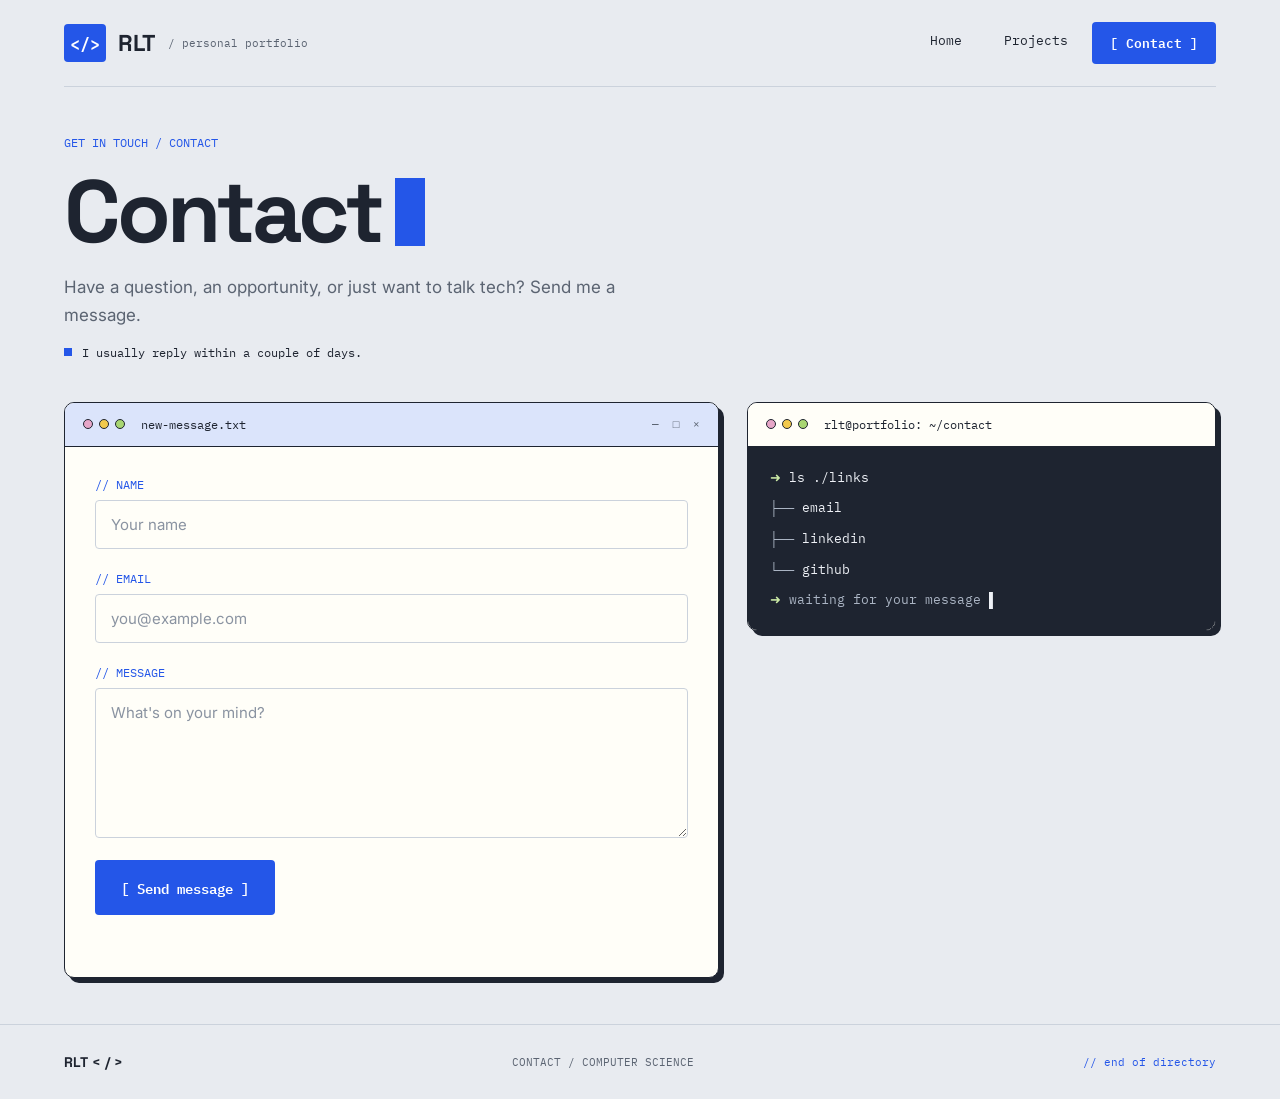
==== commit 6977c916: "Add Oakland Community Hub section and project links" ====
--- a/contact.html
+++ b/contact.html
@@ -58,7 +58,8 @@
                         <label for="message">// MESSAGE</label>
                         <textarea class="contact-field" id="message" name="message" rows="6" placeholder="What's on your mind?" required></textarea>
  
-                        <button type="submit" class="btn btn-primary">[ Send message ]</button>
+                        <button type="submit" id="submit-btn" class="btn btn-primary">[ Send message ]</button>
+                            <p id="form-status"></p>
                     </form>
                 </div>
  
@@ -88,9 +89,9 @@
         <a href="#">// end of directory</a>
     </footer>
  
-  <script src="scripts/main.js"></script>
  <script>window.va = window.va || function () { (window.vaq = window.vaq || []).push(arguments); };</script>
 <script defer src="/_vercel/insights/script.js"></script>
+  <script src="scripts/main.js"></script>
 
 </body>
 </html>
--- a/styles.css
+++ b/styles.css
@@ -1,16 +1,16 @@
 /*  DESIGN  */
 :root {
-    --canvas: #edeaf5;
+    --canvas: #e8ebf0;
     --paper: #fffef8;
-    --ink: #292536;
-    --muted: #686273;
-    --line: #cec7dc;
-    --purple: #6940d8;
-    --lavender: #e9e0ff;
+    --ink: #1e2430;
+     --muted: #5b6472;
+    --line: #cbd2dc;
+    --purple: #2456e8;
+    --lavender: #dbe4fb;
     --green: #cbe9a5;
     --yellow: #f7d978;
-    --term-text: #f1edf9;
-    --term-dim: #bfb5d2;
+    --term-text: #eef1f6;
+    --term-dim: #aab4c3;
 
     --font-display: 'Space Grotesk', sans-serif;
     --font-body: 'Inter', sans-serif;
@@ -48,10 +48,8 @@
 
 main {
     background-color: var(--canvas);
-    max-width: 5000px;
     margin: 0 auto;
-    padding: 0 2rem;
-    flex: 1;
+    padding: 0;
 }
 
 /*  SITE HEADER & NAVIGATION */
@@ -109,7 +107,7 @@
     border-radius: 4px;
 }
 
-.rd-nav a:hover { background: #e2dced; }
+.rd-nav a:hover { background: var(--lavender); }
 .rd-nav a.active {
     background: var(--purple);
     color: #fff;
@@ -323,7 +321,7 @@
     font-weight: 600;
 }
 
-.btn-primary:hover { background: #5631c4; }
+.btn-primary:hover { background: #1c45c4; }
 
 .btn-outline {
     background: var(--paper);
@@ -340,7 +338,7 @@
     padding: 18px 26px;
 }
 
-.btn-dark:hover { background: #3a3550; }
+.btn-dark:hover { background: #2e3644; }
 
 .home-terminal {
     width: 400px;
@@ -355,7 +353,7 @@
 .json {
     margin-left: 4px;
     padding-left: 20px;
-    border-left: 1px solid #4a4459;
+    border-left: 1px solid #3b4352;
     line-height: 1.85;
 }
 
@@ -706,6 +704,69 @@
     border-top: 1px solid var(--line);
     font-family: var(--font-mono);
     font-size: 11px;
+    color: var(--muted);
+}
+
+/* LABELS & UTILITIES */
+.eyebrow { font-family: var(--font-mono); font-size: 12px; color: var(--purple); }
+.purple { color: var(--purple); }
+.muted { color: var(--muted); }
+
+/* HOME SECTIONS */
+.home-section {
+    padding: 64px;
+    border-top: 1px solid var(--line);
+}
+
+.home-section-head {
+    display: flex;
+    align-items: flex-end;
+    justify-content: space-between;
+    gap: 24px;
+}
+
+.home-section-title {
+    margin-top: 16px;
+    font-family: var(--font-display);
+    font-weight: 700;
+    font-size: 48px;
+    line-height: 1.1;
+    letter-spacing: -1.5px;
+}
+
+/* CAPABILITY CARDS */
+.cap-grid {
+    display: grid;
+    grid-template-columns: repeat(3, 1fr);
+    gap: 28px;
+    margin-top: 44px;
+}
+
+.cap-card { padding: 30px; }
+
+.cap-top {
+    display: flex;
+    align-items: center;
+    justify-content: space-between;
+    font-family: var(--font-mono);
+    font-size: 12px;
+    color: var(--purple);
+}
+
+.cap-square { width: 13px; height: 13px; }
+
+.cap-card h3 {
+    margin-top: 52px;
+    font-family: var(--font-display);
+    font-weight: 700;
+    font-size: 28px;
+    letter-spacing: -0.5px;
+}
+
+.cap-card p {
+    margin-top: 16px;
+    font-size: 16px;
+    line-height: 1.7;
     color: var(--muted);
 }
 
@@ -775,10 +836,10 @@
 
 .contact-field:focus {
     border-color: var(--purple);
-    box-shadow: 0 0 0 3px rgb(105 64 216 / 12%);
-}
-
-.contact-field::placeholder { color: #938c9e; }
+    box-shadow: 0 0 0 3px rgb(36 86 232 / 12%);
+}
+
+.contact-field::placeholder { color: #8a93a1; }
 
 textarea.contact-field {
     resize: vertical;
@@ -927,4 +988,26 @@
         gap: 10px;
         padding: 20px;
     }
+    .rd-header { flex-wrap: wrap; gap: 12px; }
+    .rd-tagline { display: none; }
+    .home-section-head { flex-direction: column; align-items: flex-start; }
+    .home-section-title { font-size: 36px; }
+    .cursor-block { width: 20px; height: 48px; }
+    .contrib-symbol { width: 56px; height: 56px; font-size: 30px; white-space: nowrap; }
+    .featured-strip .right { display: none; }
+
+    
+}
+.live-dot {
+    display: inline-block;
+    width: 8px;
+    height: 8px;
+    margin-right: 8px;
+    border-radius: 50%;
+    background: var(--purple);
+    vertical-align: middle;
+}
+
+@media (prefers-reduced-motion: no-preference) {
+    .live-dot { animation: blink 1.15s steps(1, end) infinite; }
 }
